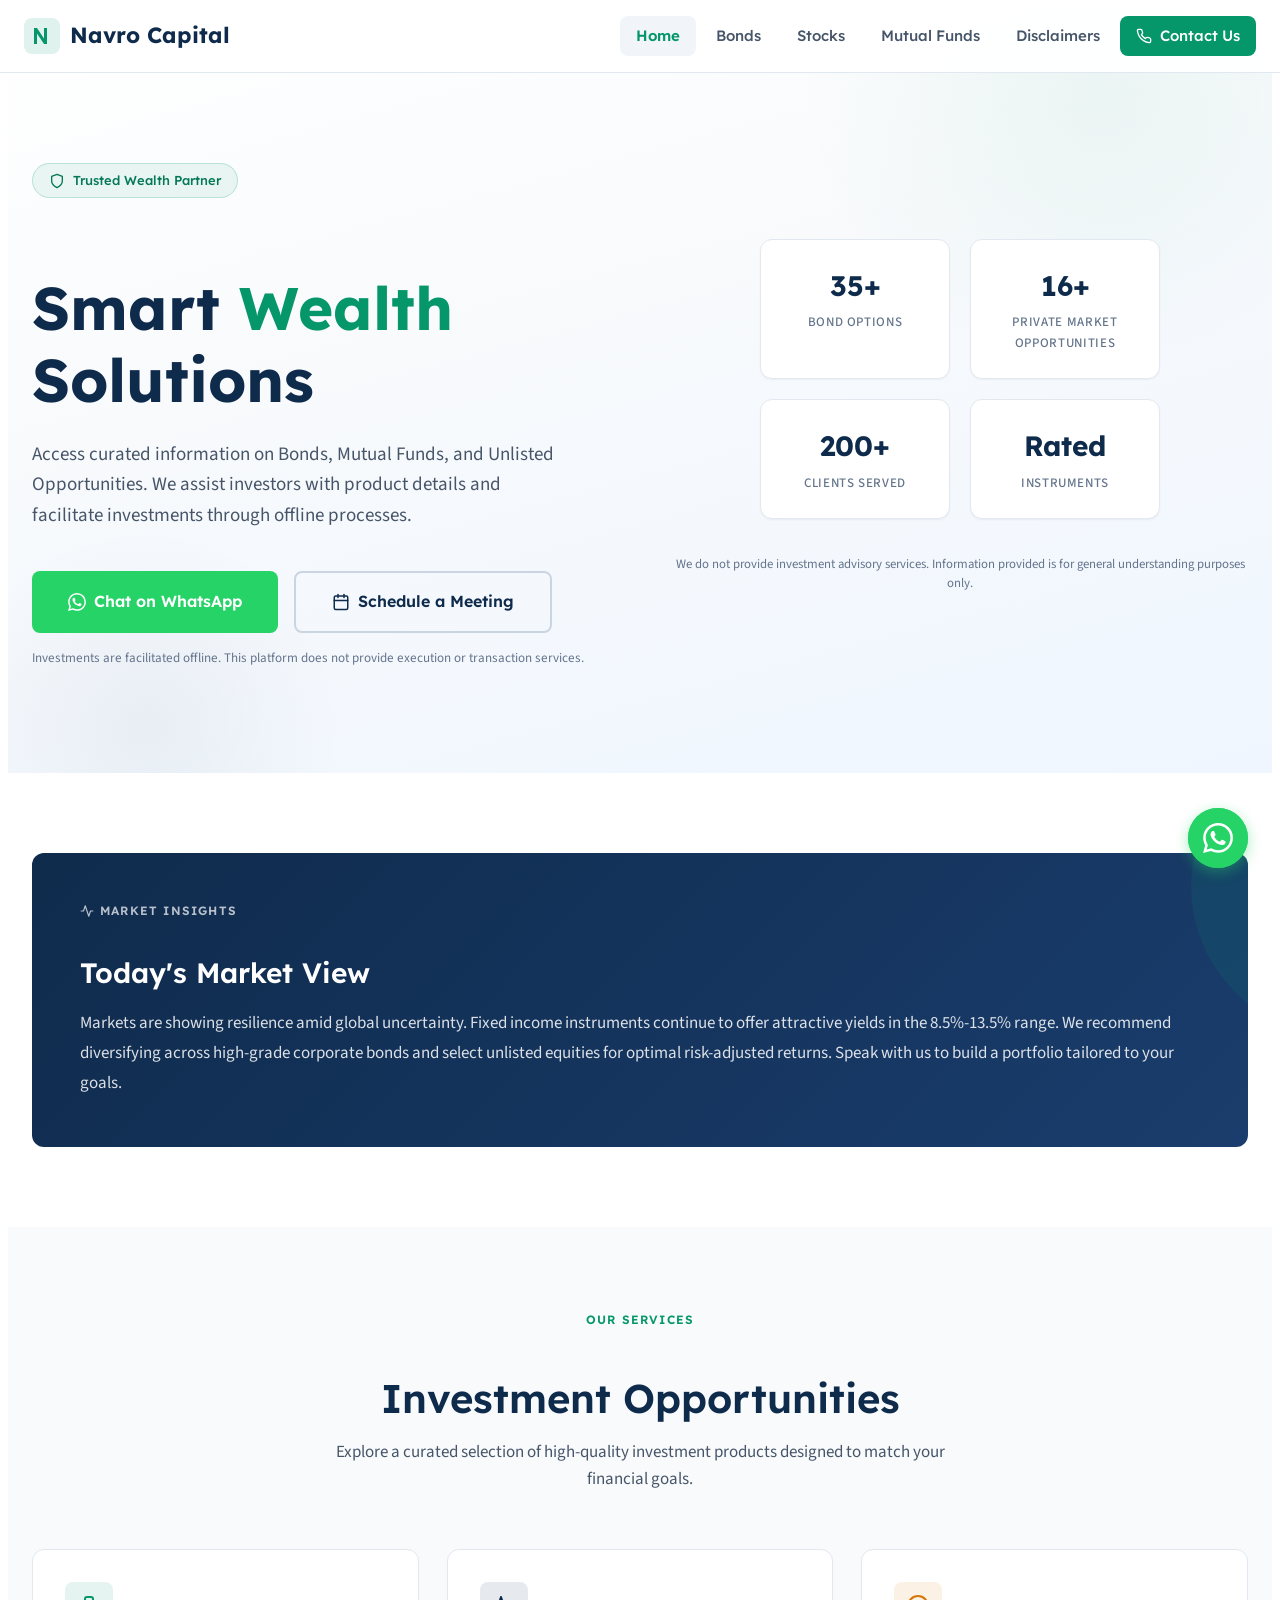
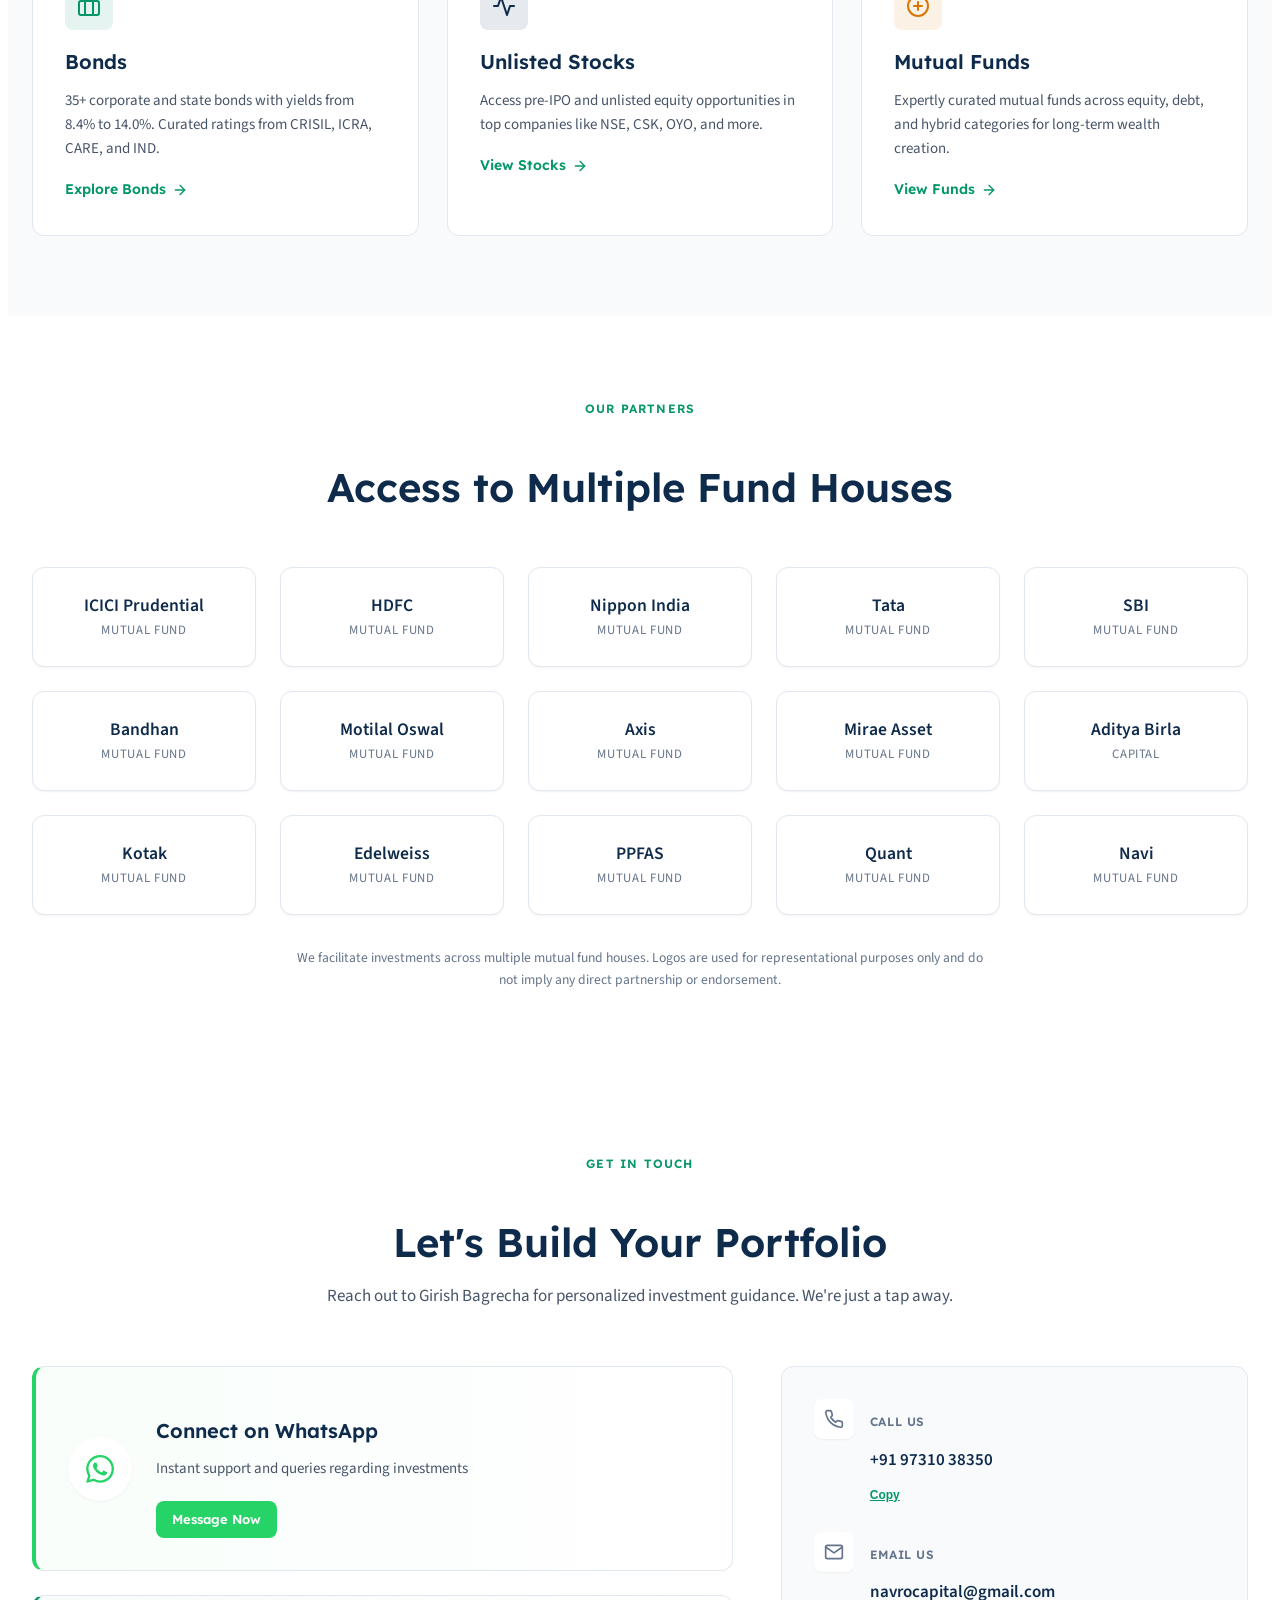
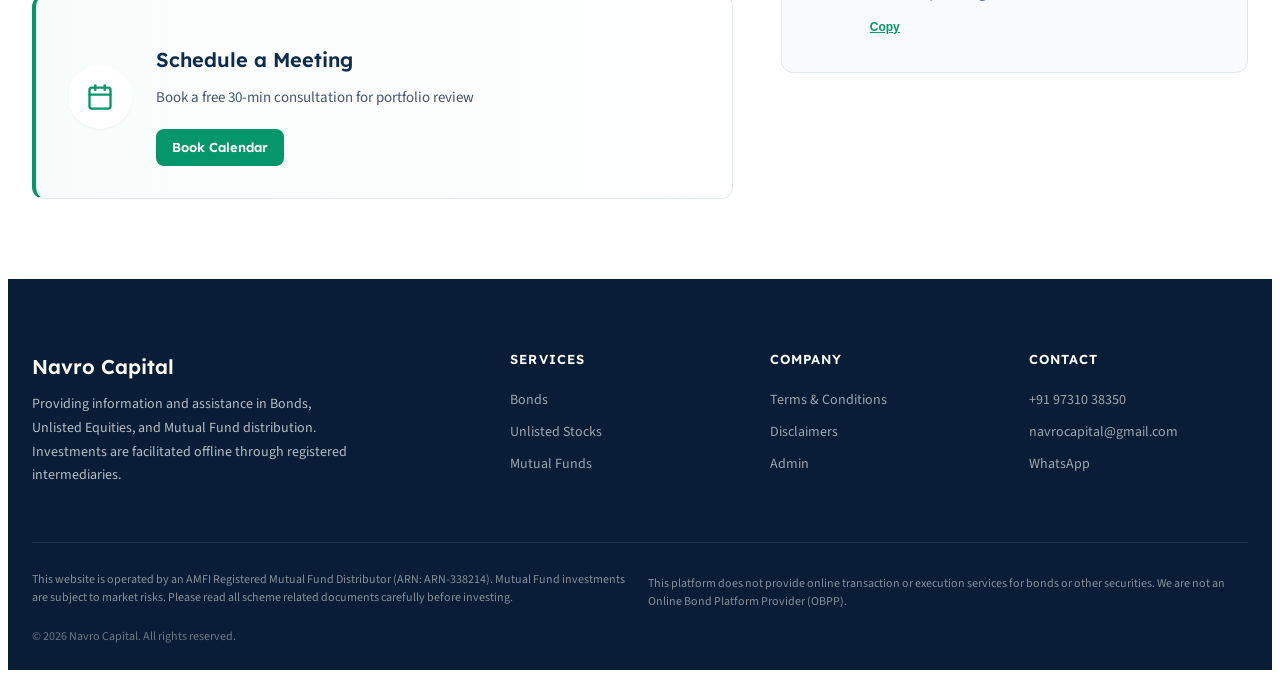
==== index.html @ 6faaa969 "navro capital init commit" ====
<!DOCTYPE html>
<html lang="en">
<head>
  <meta charset="UTF-8">
  <meta name="viewport" content="width=device-width, initial-scale=1.0">
  <title>Navro Capital — Smart Wealth Solutions</title>
  <meta name="description" content="Navro Capital — Access curated information on Bonds, Mutual Funds, and Unlisted Opportunities. We assist investors with product details and facilitate investments through offline processes.">
  <meta property="og:title" content="Navro Capital — Smart Wealth Solutions">
  <meta property="og:description" content="Access curated information on Bonds, Mutual Funds, and Unlisted Opportunities.">
  <meta property="og:type" content="website">
  <meta name="theme-color" content="#0F2B4C">
  <link rel="preconnect" href="https://fonts.googleapis.com">
  <link rel="preconnect" href="https://fonts.gstatic.com" crossorigin>
  <link href="https://fonts.googleapis.com/css2?family=Lexend:wght@300;400;500;600;700&family=Source+Sans+3:wght@300;400;500;600;700&display=swap" rel="stylesheet">
  <link rel="stylesheet" href="styles.css">
  <link rel="icon" href="data:image/svg+xml,<svg xmlns=%22http://www.w3.org/2000/svg%22 viewBox=%220 0 100 100%22><text y=%22.9em%22 font-size=%2290%22>N</text></svg>">
  
  <!-- Cal.com Embed -->
  <!-- Cal.com Embed -->
  <script>
    (function (C, A, L) { let p = function (a, ar) { a.q.push(ar); }; let d = C.document; C.Cal = C.Cal || function () { let cal = C.Cal; let ar = arguments; if (!cal.loaded) { cal.ns = {}; cal.q = cal.q || []; d.head.appendChild(d.createElement("script")).src = A; cal.loaded = true; } if (ar[0] === L) { const api = function () { p(api, arguments); }; const namespace = ar[1]; api.q = api.q || []; typeof namespace === "string" ? (cal.ns[namespace] = cal.ns[namespace] || api, p(cal.ns[namespace], ar), p(cal, ["initNamespace", namespace])) : p(cal, ar); return; } p(cal, ar); }; })(window, "https://app.cal.com/embed/embed.js", "init");
    Cal("init", {origin:"https://cal.com"});
    Cal("ui", {"styles":{"branding":{"brandColor":"#059669"}},"hideEventTypeDetails":true,"layout":"month_view"});
  </script>
  <!-- Google tag (gtag.js) -->
  <script async src="https://www.googletagmanager.com/gtag/js?id=G-56VB002HDN"></script>
  <script>
    window.dataLayer = window.dataLayer || [];
    function gtag(){dataLayer.push(arguments);}
    gtag('js', new Date());

    gtag('config', 'G-56VB002HDN');
  </script>
</head>
<body>

  <!-- Navbar -->
  <nav class="navbar" id="navbar">
    <div class="navbar-inner">
      <a href="index.html" class="navbar-logo">
        <svg viewBox="0 0 36 36" fill="none" xmlns="http://www.w3.org/2000/svg">
          <rect width="36" height="36" rx="8" fill="currentColor" fill-opacity="0.12"/>
          <path d="M10 26V10h3l7 10.5V10h3v16h-3L13 15.5V26h-3z" fill="currentColor"/>
        </svg>
        Navro Capital
      </a>
      <button class="menu-toggle" id="menuToggle" aria-label="Toggle navigation">
        <span></span><span></span><span></span>
      </button>
      <ul class="navbar-links" id="navLinks">
        <li><a href="index.html" class="active">Home</a></li>
        <li><a href="bonds.html">Bonds</a></li>
        <li><a href="stocks.html">Stocks</a></li>
        <li><a href="mutual-funds.html">Mutual Funds</a></li>
        <li><a href="terms.html">Disclaimers</a></li>
        <li><a href="#contact" class="navbar-cta">
          <svg xmlns="http://www.w3.org/2000/svg" width="16" height="16" viewBox="0 0 24 24" fill="none" stroke="currentColor" stroke-width="2" stroke-linecap="round" stroke-linejoin="round"><path d="M22 16.92v3a2 2 0 0 1-2.18 2 19.79 19.79 0 0 1-8.63-3.07 19.5 19.5 0 0 1-6-6 19.79 19.79 0 0 1-3.07-8.67A2 2 0 0 1 4.11 2h3a2 2 0 0 1 2 1.72c.127.96.361 1.903.7 2.81a2 2 0 0 1-.45 2.11L8.09 9.91a16 16 0 0 0 6 6l1.27-1.27a2 2 0 0 1 2.11-.45c.907.339 1.85.573 2.81.7A2 2 0 0 1 22 16.92z"/></svg>
          Contact Us
        </a></li>
      </ul>
    </div>
  </nav>

  <!-- Hero Section -->
  <section class="hero" id="hero">
    <div class="hero-inner">
      <div class="hero-content">
        <div class="hero-badge">
          <svg xmlns="http://www.w3.org/2000/svg" width="16" height="16" viewBox="0 0 24 24" fill="none" stroke="currentColor" stroke-width="2" stroke-linecap="round" stroke-linejoin="round"><path d="M12 22s8-4 8-10V5l-8-3-8 3v7c0 6 8 10 8 10z"/></svg>
          Trusted Wealth Partner
        </div>
        <h1 class="hero-title">Smart <span>Wealth</span><br>Solutions</h1>
        <p class="hero-subtitle">Access curated information on Bonds, Mutual Funds, and Unlisted Opportunities. We assist investors with product details and facilitate investments through offline processes.</p>
        <div class="hero-actions">
          <a href="#" class="btn btn-whatsapp btn-lg" id="heroWhatsapp">
            <svg xmlns="http://www.w3.org/2000/svg" width="20" height="20" viewBox="0 0 24 24" fill="currentColor"><path d="M17.472 14.382c-.297-.149-1.758-.867-2.03-.967-.273-.099-.471-.148-.67.15-.197.297-.767.966-.94 1.164-.173.199-.347.223-.644.075-.297-.15-1.255-.463-2.39-1.475-.883-.788-1.48-1.761-1.653-2.059-.173-.297-.018-.458.13-.606.134-.133.298-.347.446-.52.149-.174.198-.298.298-.497.099-.198.05-.371-.025-.52-.075-.149-.669-1.612-.916-2.207-.242-.579-.487-.5-.669-.51-.173-.008-.371-.01-.57-.01-.198 0-.52.074-.792.372-.272.297-1.04 1.016-1.04 2.479 0 1.462 1.065 2.875 1.213 3.074.149.198 2.096 3.2 5.077 4.487.709.306 1.262.489 1.694.625.712.227 1.36.195 1.871.118.571-.085 1.758-.719 2.006-1.413.248-.694.248-1.289.173-1.413-.074-.124-.272-.198-.57-.347m-5.421 7.403h-.004a9.87 9.87 0 01-5.031-1.378l-.361-.214-3.741.982.998-3.648-.235-.374a9.86 9.86 0 01-1.51-5.26c.001-5.45 4.436-9.884 9.888-9.884 2.64 0 5.122 1.03 6.988 2.898a9.825 9.825 0 012.893 6.994c-.003 5.45-4.437 9.884-9.885 9.884m8.413-18.297A11.815 11.815 0 0012.05 0C5.495 0 .16 5.335.157 11.892c0 2.096.547 4.142 1.588 5.945L.057 24l6.305-1.654a11.882 11.882 0 005.683 1.448h.005c6.554 0 11.89-5.335 11.893-11.893a11.821 11.821 0 00-3.48-8.413z"/></svg>
            Chat on WhatsApp
          </a>
          <a href="https://cal.com/navrocapital-voj1ni/30min" data-cal-link="navrocapital-voj1ni/30min" data-cal-config='{"layout":"month_view"}' class="btn btn-outline btn-lg" id="heroSchedule">
            <svg xmlns="http://www.w3.org/2000/svg" width="18" height="18" viewBox="0 0 24 24" fill="none" stroke="currentColor" stroke-width="2" stroke-linecap="round" stroke-linejoin="round"><rect x="3" y="4" width="18" height="18" rx="2" ry="2"/><line x1="16" y1="2" x2="16" y2="6"/><line x1="8" y1="2" x2="8" y2="6"/><line x1="3" y1="10" x2="21" y2="10"/></svg>
            Schedule a Meeting
          </a>
        </div>
        <p class="hero-disclaimer-inline" style="margin-top: 1rem; font-size: 0.82rem; color: var(--slate-500); line-height: 1.5;">Investments are facilitated offline. This platform does not provide execution or transaction services.</p>
      </div>
      <div class="hero-visual">
        <div class="hero-stats-grid">
          <div class="stat-card">
            <div class="stat-value">35+</div>
            <div class="stat-label">Bond Options</div>
          </div>
          <div class="stat-card">
            <div class="stat-value">16+</div>
            <div class="stat-label">Private Market Opportunities</div>
          </div>
          <div class="stat-card">
            <div class="stat-value">200+</div>
            <div class="stat-label">Clients Served</div>
          </div>
          <div class="stat-card">
            <div class="stat-value">Rated</div>
            <div class="stat-label">Instruments</div>
          </div>
        </div>
        <div style="text-align: center; margin-top: 1.5rem;">
          <p style="font-size: 0.8rem; color: var(--slate-500); line-height: 1.5;">We do not provide investment advisory services. Information provided is for general understanding purposes only.</p>
        </div>
      </div>
    </div>
  </section>

  <!-- Market Insights -->
  <section class="section" id="insights">
    <div class="section-inner">
      <div class="insight-card animate-on-scroll">
        <span class="section-label">
          <svg xmlns="http://www.w3.org/2000/svg" width="14" height="14" viewBox="0 0 24 24" fill="none" stroke="currentColor" stroke-width="2" stroke-linecap="round" stroke-linejoin="round"><polyline points="22 12 18 12 15 21 9 3 6 12 2 12"/></svg>
          Market Insights
        </span>
        <h2>Today's Market View</h2>
        <button class="insight-edit-btn" id="insightEditBtn" title="Edit insight" aria-label="Edit market insight">
          <svg xmlns="http://www.w3.org/2000/svg" width="16" height="16" viewBox="0 0 24 24" fill="none" stroke="currentColor" stroke-width="2" stroke-linecap="round" stroke-linejoin="round"><path d="M11 4H4a2 2 0 0 0-2 2v14a2 2 0 0 0 2 2h14a2 2 0 0 0 2-2v-7"/><path d="M18.5 2.5a2.121 2.121 0 0 1 3 3L12 15l-4 1 1-4 9.5-9.5z"/></svg>
        </button>
        <div class="insight-text" id="insightText"></div>
        <div class="insight-editor" id="insightEditor">
          <textarea id="insightTextarea" placeholder="Enter market insight text..."></textarea>
          <div class="editor-actions">
            <button class="btn btn-primary btn-sm" id="insightSave">Save</button>
            <button class="btn btn-outline btn-sm" id="insightCancel" style="border-color: rgba(255,255,255,0.3); color: white;">Cancel</button>
          </div>
        </div>
      </div>
    </div>
  </section>

  <!-- Services -->
  <section class="section section-alt" id="services">
    <div class="section-inner">
      <div class="section-header animate-on-scroll">
        <span class="section-label">Our Services</span>
        <h2>Investment Opportunities</h2>
        <p>Explore a curated selection of high-quality investment products designed to match your financial goals.</p>
      </div>
      <div class="services-grid">
        <a href="bonds.html" class="service-card animate-on-scroll">
          <div class="service-card-icon bonds">
            <svg xmlns="http://www.w3.org/2000/svg" width="24" height="24" viewBox="0 0 24 24" fill="none" stroke="currentColor" stroke-width="2" stroke-linecap="round" stroke-linejoin="round"><rect x="2" y="7" width="20" height="14" rx="2" ry="2"/><path d="M16 21V5a2 2 0 0 0-2-2h-4a2 2 0 0 0-2 2v16"/></svg>
          </div>
          <h3>Bonds</h3>
          <p>35+ corporate and state bonds with yields from 8.4% to 14.0%. Curated ratings from CRISIL, ICRA, CARE, and IND.</p>
          <span class="card-link">
            Explore Bonds
            <svg xmlns="http://www.w3.org/2000/svg" width="16" height="16" viewBox="0 0 24 24" fill="none" stroke="currentColor" stroke-width="2" stroke-linecap="round" stroke-linejoin="round"><line x1="5" y1="12" x2="19" y2="12"/><polyline points="12 5 19 12 12 19"/></svg>
          </span>
        </a>
        <a href="stocks.html" class="service-card animate-on-scroll">
          <div class="service-card-icon stocks">
            <svg xmlns="http://www.w3.org/2000/svg" width="24" height="24" viewBox="0 0 24 24" fill="none" stroke="currentColor" stroke-width="2" stroke-linecap="round" stroke-linejoin="round"><polyline points="22 12 18 12 15 21 9 3 6 12 2 12"/></svg>
          </div>
          <h3>Unlisted Stocks</h3>
          <p>Access pre-IPO and unlisted equity opportunities in top companies like NSE, CSK, OYO, and more.</p>
          <span class="card-link">
            View Stocks
            <svg xmlns="http://www.w3.org/2000/svg" width="16" height="16" viewBox="0 0 24 24" fill="none" stroke="currentColor" stroke-width="2" stroke-linecap="round" stroke-linejoin="round"><line x1="5" y1="12" x2="19" y2="12"/><polyline points="12 5 19 12 12 19"/></svg>
          </span>
        </a>
        <a href="mutual-funds.html" class="service-card animate-on-scroll">
          <div class="service-card-icon mutual-funds">
            <svg xmlns="http://www.w3.org/2000/svg" width="24" height="24" viewBox="0 0 24 24" fill="none" stroke="currentColor" stroke-width="2" stroke-linecap="round" stroke-linejoin="round"><circle cx="12" cy="12" r="10"/><line x1="12" y1="8" x2="12" y2="16"/><line x1="8" y1="12" x2="16" y2="12"/></svg>
          </div>
          <h3>Mutual Funds</h3>
          <p>Expertly curated mutual funds across equity, debt, and hybrid categories for long-term wealth creation.</p>
          <span class="card-link">
            View Funds
            <svg xmlns="http://www.w3.org/2000/svg" width="16" height="16" viewBox="0 0 24 24" fill="none" stroke="currentColor" stroke-width="2" stroke-linecap="round" stroke-linejoin="round"><line x1="5" y1="12" x2="19" y2="12"/><polyline points="12 5 19 12 12 19"/></svg>
          </span>
        </a>
      </div>
    </div>
  </section>

  <!-- Fund Houses -->
  <section class="section" id="fund-houses">
    <div class="section-inner">
      <div class="section-header animate-on-scroll">
        <span class="section-label">Our Partners</span>
        <h2>Access to Multiple Fund Houses</h2>
      </div>
      <div class="fund-houses-grid animate-on-scroll">
        <div class="fund-house-card"><span>ICICI Prudential</span><small>Mutual Fund</small></div>
        <div class="fund-house-card"><span>HDFC</span><small>Mutual Fund</small></div>
        <div class="fund-house-card"><span>Nippon India</span><small>Mutual Fund</small></div>
        <div class="fund-house-card"><span>Tata</span><small>Mutual Fund</small></div>
        <div class="fund-house-card"><span>SBI</span><small>Mutual Fund</small></div>
        <div class="fund-house-card"><span>Bandhan</span><small>Mutual Fund</small></div>
        <div class="fund-house-card"><span>Motilal Oswal</span><small>Mutual Fund</small></div>
        <div class="fund-house-card"><span>Axis</span><small>Mutual Fund</small></div>
        <div class="fund-house-card"><span>Mirae Asset</span><small>Mutual Fund</small></div>
        <div class="fund-house-card"><span>Aditya Birla</span><small>Capital</small></div>
        <div class="fund-house-card"><span>Kotak</span><small>Mutual Fund</small></div>
        <div class="fund-house-card"><span>Edelweiss</span><small>Mutual Fund</small></div>
        <div class="fund-house-card"><span>PPFAS</span><small>Mutual Fund</small></div>
        <div class="fund-house-card"><span>Quant</span><small>Mutual Fund</small></div>
        <div class="fund-house-card"><span>Navi</span><small>Mutual Fund</small></div>
      </div>
      <p class="fund-houses-disclaimer animate-on-scroll">We facilitate investments across multiple mutual fund houses. Logos are used for representational purposes only and do not imply any direct partnership or endorsement.</p>
    </div>
  </section>

  <!-- Contact Section -->
  <section class="section" id="contact">
    <div class="section-inner">
      <div class="section-header animate-on-scroll">
        <span class="section-label">Get In Touch</span>
        <h2>Let's Build Your Portfolio</h2>
        <p>Reach out to Girish Bagrecha for personalized investment guidance. We're just a tap away.</p>
      </div>
      <div class="contact-layout-new animate-on-scroll">
        <!-- Primary Actions (Left/High-lighted) -->
        <div class="contact-actions-primary">
          <a href="#" class="contact-card-premium whatsapp" id="contactWhatsappCard">
            <div class="card-premium-icon">
              <svg xmlns="http://www.w3.org/2000/svg" width="28" height="28" viewBox="0 0 24 24" fill="currentColor"><path d="M17.472 14.382c-.297-.149-1.758-.867-2.03-.967-.273-.099-.471-.148-.67.15-.197.297-.767.966-.94 1.164-.173.199-.347.223-.644.075-.297-.15-1.255-.463-2.39-1.475-.883-.788-1.48-1.761-1.653-2.059-.173-.297-.018-.458.13-.606.134-.133.298-.347.446-.52.149-.174.198-.298.298-.497.099-.198.05-.371-.025-.52-.075-.149-.669-1.612-.916-2.207-.242-.579-.487-.5-.669-.51-.173-.008-.371-.01-.57-.01-.198 0-.52.074-.792.372-.272.297-1.04 1.016-1.04 2.479 0 1.462 1.065 2.875 1.213 3.074.149.198 2.096 3.2 5.077 4.487.709.306 1.262.489 1.694.625.712.227 1.36.195 1.871.118.571-.085 1.758-.719 2.006-1.413.248-.694.248-1.289.173-1.413-.074-.124-.272-.198-.57-.347m-5.421 7.403h-.004a9.87 9.87 0 01-5.031-1.378l-.361-.214-3.741.982.998-3.648-.235-.374a9.86 9.86 0 01-1.51-5.26c.001-5.45 4.436-9.884 9.888-9.884 2.64 0 5.122 1.03 6.988 2.898a9.825 9.825 0 012.893 6.994c-.003 5.45-4.437 9.884-9.885 9.884m8.413-18.297A11.815 11.815 0 0012.05 0C5.495 0 .16 5.335.157 11.892c0 2.096.547 4.142 1.588 5.945L.057 24l6.305-1.654a11.882 11.882 0 005.683 1.448h.005c6.554 0 11.89-5.335 11.893-11.893a11.821 11.821 0 00-3.48-8.413z"/></svg>
            </div>
            <div class="card-premium-content">
              <h3>Connect on WhatsApp</h3>
              <p>Instant support and queries regarding investments</p>
              <span class="btn btn-whatsapp btn-sm">Message Now</span>
            </div>
          </a>
          
          <a href="https://cal.com/navrocapital-voj1ni/30min" data-cal-link="navrocapital-voj1ni/30min" data-cal-config='{"layout":"month_view"}' class="contact-card-premium meeting" id="contactMeetingCard">
            <div class="card-premium-icon">
              <svg xmlns="http://www.w3.org/2000/svg" width="28" height="28" viewBox="0 0 24 24" fill="none" stroke="currentColor" stroke-width="2" stroke-linecap="round" stroke-linejoin="round"><rect x="3" y="4" width="18" height="18" rx="2" ry="2"/><line x1="16" y1="2" x2="16" y2="6"/><line x1="8" y1="2" x2="8" y2="6"/><line x1="3" y1="10" x2="21" y2="10"/></svg>
            </div>
            <div class="card-premium-content">
              <h3>Schedule a Meeting</h3>
              <p>Book a free 30-min consultation for portfolio review</p>
              <span class="btn btn-primary btn-sm">Book Calendar</span>
            </div>
          </a>
        </div>

        <!-- Secondary Info (Right/Direct) -->
        <div class="contact-info-secondary">
          <div class="info-item">
            <div class="info-item-icon">
              <svg xmlns="http://www.w3.org/2000/svg" width="20" height="20" viewBox="0 0 24 24" fill="none" stroke="currentColor" stroke-width="2" stroke-linecap="round" stroke-linejoin="round"><path d="M22 16.92v3a2 2 0 0 1-2.18 2 19.79 19.79 0 0 1-8.63-3.07 19.5 19.5 0 0 1-6-6 19.79 19.79 0 0 1-3.07-8.67A2 2 0 0 1 4.11 2h3a2 2 0 0 1 2 1.72c.127.96.361 1.903.7 2.81a2 2 0 0 1-.45 2.11L8.09 9.91a16 16 0 0 0 6 6l1.27-1.27a2 2 0 0 1 2.11-.45c.907.339 1.85.573 2.81.7A2 2 0 0 1 22 16.92z"/></svg>
            </div>
            <div class="info-item-content">
              <h4>Call Us</h4>
              <p><a href="tel:+919731038350">+91 97310 38350</a></p>
              <button class="copy-link" data-copy="+91 9731038350">Copy</button>
            </div>
          </div>
          <div class="info-item">
            <div class="info-item-icon">
              <svg xmlns="http://www.w3.org/2000/svg" width="20" height="20" viewBox="0 0 24 24" fill="none" stroke="currentColor" stroke-width="2" stroke-linecap="round" stroke-linejoin="round"><path d="M4 4h16c1.1 0 2 .9 2 2v12c0 1.1-.9 2-2 2H4c-1.1 0-2-.9-2-2V6c0-1.1.9-2 2-2z"/><polyline points="22,6 12,13 2,6"/></svg>
            </div>
            <div class="info-item-content">
              <h4>Email Us</h4>
              <p><a href="mailto:navrocapital@gmail.com">navrocapital@gmail.com</a></p>
              <button class="copy-link" data-copy="navrocapital@gmail.com">Copy</button>
            </div>
          </div>
        </div>
      </div>
    </div>
  </section>

  <!-- Footer -->
  <footer class="footer">
    <div class="footer-inner">
      <div class="footer-grid">
        <div class="footer-brand">
          <h3>Navro Capital</h3>
          <p>Providing information and assistance in Bonds, Unlisted Equities, and Mutual Fund distribution. Investments are facilitated offline through registered intermediaries.</p>
        </div>
        <div class="footer-col">
          <h4>Services</h4>
          <a href="bonds.html">Bonds</a>
          <a href="stocks.html">Unlisted Stocks</a>
          <a href="mutual-funds.html">Mutual Funds</a>
        </div>
        <div class="footer-col">
          <h4>Company</h4>
          <a href="terms.html">Terms & Conditions</a>
          <a href="terms.html#disclaimers">Disclaimers</a>
          <a href="login.html">Admin</a>
        </div>
        <div class="footer-col">
          <h4>Contact</h4>
          <a href="tel:+919731038350">+91 97310 38350</a>
          <a href="mailto:navrocapital@gmail.com">navrocapital@gmail.com</a>
          <a href="#" id="footerWhatsapp">WhatsApp</a>
        </div>
      </div>
      <div class="footer-bottom">
        <div class="footer-amfi">This website is operated by an AMFI Registered Mutual Fund Distributor (ARN: ARN-338214). Mutual Fund investments are subject to market risks. Please read all scheme related documents carefully before investing.</div>
        <div class="footer-amfi" style="margin-top: 0.5rem;">This platform does not provide online transaction or execution services for bonds or other securities. We are not an Online Bond Platform Provider (OBPP).</div>
        <div class="footer-copyright">&copy; 2026 Navro Capital. All rights reserved.</div>
      </div>
    </div>
  </footer>

  <!-- Floating WhatsApp -->
  <a href="#" class="whatsapp-float" id="whatsappFloat" aria-label="Chat on WhatsApp" target="_blank" rel="noopener">
    <svg xmlns="http://www.w3.org/2000/svg" width="30" height="30" viewBox="0 0 24 24" fill="currentColor"><path d="M17.472 14.382c-.297-.149-1.758-.867-2.03-.967-.273-.099-.471-.148-.67.15-.197.297-.767.966-.94 1.164-.173.199-.347.223-.644.075-.297-.15-1.255-.463-2.39-1.475-.883-.788-1.48-1.761-1.653-2.059-.173-.297-.018-.458.13-.606.134-.133.298-.347.446-.52.149-.174.198-.298.298-.497.099-.198.05-.371-.025-.52-.075-.149-.669-1.612-.916-2.207-.242-.579-.487-.5-.669-.51-.173-.008-.371-.01-.57-.01-.198 0-.52.074-.792.372-.272.297-1.04 1.016-1.04 2.479 0 1.462 1.065 2.875 1.213 3.074.149.198 2.096 3.2 5.077 4.487.709.306 1.262.489 1.694.625.712.227 1.36.195 1.871.118.571-.085 1.758-.719 2.006-1.413.248-.694.248-1.289.173-1.413-.074-.124-.272-.198-.57-.347m-5.421 7.403h-.004a9.87 9.87 0 01-5.031-1.378l-.361-.214-3.741.982.998-3.648-.235-.374a9.86 9.86 0 01-1.51-5.26c.001-5.45 4.436-9.884 9.888-9.884 2.64 0 5.122 1.03 6.988 2.898a9.825 9.825 0 012.893 6.994c-.003 5.45-4.437 9.884-9.885 9.884m8.413-18.297A11.815 11.815 0 0012.05 0C5.495 0 .16 5.335.157 11.892c0 2.096.547 4.142 1.588 5.945L.057 24l6.305-1.654a11.882 11.882 0 005.683 1.448h.005c6.554 0 11.89-5.335 11.893-11.893a11.821 11.821 0 00-3.48-8.413z"/></svg>
  </a>

  <!-- Sticky Contact Bar (Mobile) -->
  <div class="sticky-contact-bar">
    <div class="sticky-contact-bar-inner">
      <a href="tel:+919731038350" class="btn btn-secondary btn-sm">
        <svg xmlns="http://www.w3.org/2000/svg" width="14" height="14" viewBox="0 0 24 24" fill="none" stroke="currentColor" stroke-width="2" stroke-linecap="round" stroke-linejoin="round"><path d="M22 16.92v3a2 2 0 0 1-2.18 2 19.79 19.79 0 0 1-8.63-3.07 19.5 19.5 0 0 1-6-6 19.79 19.79 0 0 1-3.07-8.67A2 2 0 0 1 4.11 2h3a2 2 0 0 1 2 1.72c.127.96.361 1.903.7 2.81a2 2 0 0 1-.45 2.11L8.09 9.91a16 16 0 0 0 6 6l1.27-1.27a2 2 0 0 1 2.11-.45c.907.339 1.85.573 2.81.7A2 2 0 0 1 22 16.92z"/></svg>
        Call
      </a>
      <a href="#" class="btn btn-whatsapp btn-sm" id="stickyWhatsapp">
        <svg xmlns="http://www.w3.org/2000/svg" width="14" height="14" viewBox="0 0 24 24" fill="currentColor"><path d="M17.472 14.382c-.297-.149-1.758-.867-2.03-.967-.273-.099-.471-.148-.67.15-.197.297-.767.966-.94 1.164-.173.199-.347.223-.644.075-.297-.15-1.255-.463-2.39-1.475-.883-.788-1.48-1.761-1.653-2.059-.173-.297-.018-.458.13-.606.134-.133.298-.347.446-.52.149-.174.198-.298.298-.497.099-.198.05-.371-.025-.52-.075-.149-.669-1.612-.916-2.207-.242-.579-.487-.5-.669-.51-.173-.008-.371-.01-.57-.01-.198 0-.52.074-.792.372-.272.297-1.04 1.016-1.04 2.479 0 1.462 1.065 2.875 1.213 3.074.149.198 2.096 3.2 5.077 4.487.709.306 1.262.489 1.694.625.712.227 1.36.195 1.871.118.571-.085 1.758-.719 2.006-1.413.248-.694.248-1.289.173-1.413-.074-.124-.272-.198-.57-.347m-5.421 7.403h-.004a9.87 9.87 0 01-5.031-1.378l-.361-.214-3.741.982.998-3.648-.235-.374a9.86 9.86 0 01-1.51-5.26c.001-5.45 4.436-9.884 9.888-9.884 2.64 0 5.122 1.03 6.988 2.898a9.825 9.825 0 012.893 6.994c-.003 5.45-4.437 9.884-9.885 9.884m8.413-18.297A11.815 11.815 0 0012.05 0C5.495 0 .16 5.335.157 11.892c0 2.096.547 4.142 1.588 5.945L.057 24l6.305-1.654a11.882 11.882 0 005.683 1.448h.005c6.554 0 11.89-5.335 11.893-11.893a11.821 11.821 0 00-3.48-8.413z"/></svg>
        WhatsApp
      </a>
      <a href="mailto:navrocapital@gmail.com" class="btn btn-outline btn-sm" style="border-color: var(--slate-300);">
        <svg xmlns="http://www.w3.org/2000/svg" width="14" height="14" viewBox="0 0 24 24" fill="none" stroke="currentColor" stroke-width="2" stroke-linecap="round" stroke-linejoin="round"><path d="M4 4h16c1.1 0 2 .9 2 2v12c0 1.1-.9 2-2 2H4c-1.1 0-2-.9-2-2V6c0-1.1.9-2 2-2z"/><polyline points="22,6 12,13 2,6"/></svg>
        Email
      </a>
    </div>
  </div>

  <div class="toast" id="toast"></div>

  <script src="data.js"></script>
  <script src="config.js"></script>
  <script src="app.js"></script>
</body>
</html>
---- styles.css ----
/* ========================================
   Navro Capital — Custom Styles
   Design: Light Theme / Navy + Emerald
   ======================================== */

/* CSS Custom Properties */
:root {
  --navy: #0F2B4C;
  --navy-light: #1A3D6D;
  --navy-dark: #091E36;
  --emerald: #059669;
  --emerald-light: #10B981;
  --emerald-dark: #047857;
  --white: #FFFFFF;
  --off-white: #F8FAFC;
  --bg-light: #F1F5F9;
  --slate-100: #F1F5F9;
  --slate-200: #E2E8F0;
  --slate-300: #CBD5E1;
  --slate-400: #94A3B8;
  --slate-500: #64748B;
  --slate-600: #475569;
  --slate-700: #334155;
  --slate-900: #0F172A;
  --gold: #D97706;
  --red: #DC2626;
  --shadow-sm: 0 1px 2px 0 rgba(0, 0, 0, 0.05);
  --shadow-md: 0 4px 6px -1px rgba(0, 0, 0, 0.1), 0 2px 4px -2px rgba(0, 0, 0, 0.1);
  --shadow-lg: 0 10px 15px -3px rgba(0, 0, 0, 0.1), 0 4px 6px -4px rgba(0, 0, 0, 0.1);
  --shadow-xl: 0 20px 25px -5px rgba(0, 0, 0, 0.1), 0 8px 10px -6px rgba(0, 0, 0, 0.1);
  --radius: 0.75rem;
  --radius-sm: 0.5rem;
  --transition: 200ms ease;
}

/* Base Reset & Typography */
*, *::before, *::after {
  box-sizing: border-box;
}

html {
  scroll-behavior: smooth;
  scroll-padding-top: 5rem;
}

body {
  font-family: 'Source Sans 3', 'Inter', system-ui, -apple-system, sans-serif;
  color: var(--slate-900);
  background: var(--white);
  line-height: 1.6;
  -webkit-font-smoothing: antialiased;
  -moz-osx-font-smoothing: grayscale;
}

h1, h2, h3, h4, h5, h6 {
  font-family: 'Lexend', 'Inter', system-ui, sans-serif;
  font-weight: 600;
  line-height: 1.2;
  color: var(--navy);
}

/* ========================================
   Animations
   ======================================== */
@keyframes fadeInUp {
  from {
    opacity: 0;
    transform: translateY(24px);
  }
  to {
    opacity: 1;
    transform: translateY(0);
  }
}

@keyframes fadeIn {
  from { opacity: 0; }
  to { opacity: 1; }
}

@keyframes slideDown {
  from {
    opacity: 0;
    transform: translateY(-10px);
  }
  to {
    opacity: 1;
    transform: translateY(0);
  }
}

@keyframes pulse-ring {
  0% {
    transform: scale(0.8);
    opacity: 1;
  }
  100% {
    transform: scale(1.6);
    opacity: 0;
  }
}

@keyframes float {
  0%, 100% { transform: translateY(0); }
  50% { transform: translateY(-6px); }
}

@keyframes shimmer {
  0% { background-position: -200% 0; }
  100% { background-position: 200% 0; }
}

@media (prefers-reduced-motion: reduce) {
  *, *::before, *::after {
    animation-duration: 0.01ms !important;
    animation-iteration-count: 1 !important;
    transition-duration: 0.01ms !important;
    scroll-behavior: auto !important;
  }
}

.animate-on-scroll {
  opacity: 0;
  transform: translateY(24px);
  transition: opacity 0.6s ease, transform 0.6s ease;
}

.animate-on-scroll.visible {
  opacity: 1;
  transform: translateY(0);
}

/* ========================================
   Navbar
   ======================================== */
.navbar {
  position: fixed;
  top: 0;
  left: 0;
  right: 0;
  z-index: 1000;
  background: rgba(255, 255, 255, 0.92);
  backdrop-filter: blur(12px);
  -webkit-backdrop-filter: blur(12px);
  border-bottom: 1px solid var(--slate-200);
  transition: box-shadow var(--transition), background var(--transition);
}

.navbar.scrolled {
  box-shadow: var(--shadow-md);
  background: rgba(255, 255, 255, 0.97);
}

.navbar-inner {
  max-width: 1280px;
  margin: 0 auto;
  padding: 0 1.5rem;
  display: flex;
  align-items: center;
  justify-content: space-between;
  height: 72px;
}

.navbar-logo {
  display: flex;
  align-items: center;
  gap: 0.625rem;
  text-decoration: none;
  font-family: 'Lexend', sans-serif;
  font-weight: 700;
  font-size: 1.375rem;
  color: var(--navy);
  transition: opacity var(--transition);
}

.navbar-logo:hover {
  opacity: 0.85;
}

.navbar-logo svg {
  width: 36px;
  height: 36px;
  color: var(--emerald);
}

.navbar-links {
  display: flex;
  align-items: center;
  gap: 0.25rem;
  list-style: none;
  margin: 0;
  padding: 0;
}

.navbar-links a {
  display: inline-flex;
  align-items: center;
  padding: 0.5rem 1rem;
  text-decoration: none;
  font-family: 'Lexend', sans-serif;
  font-weight: 500;
  font-size: 0.9375rem;
  color: var(--slate-600);
  border-radius: var(--radius-sm);
  transition: color var(--transition), background var(--transition);
  cursor: pointer;
}

.navbar-links a:hover,
.navbar-links a.active {
  color: var(--navy);
  background: var(--slate-100);
}

.navbar-links a.active {
  color: var(--emerald);
  font-weight: 600;
}

.navbar-cta {
  display: inline-flex;
  align-items: center;
  gap: 0.5rem;
  padding: 0.625rem 1.25rem;
  font-family: 'Lexend', sans-serif;
  font-weight: 600;
  font-size: 0.875rem;
  color: var(--white) !important;
  background: var(--emerald);
  border-radius: var(--radius-sm);
  text-decoration: none;
  transition: background var(--transition), transform var(--transition), box-shadow var(--transition);
  cursor: pointer;
}

.navbar-cta:hover {
  background: var(--emerald-dark) !important;
  transform: translateY(-1px);
  box-shadow: 0 4px 12px rgba(5, 150, 105, 0.3);
}

/* Mobile menu toggle */
.menu-toggle {
  display: none;
  flex-direction: column;
  gap: 5px;
  background: none;
  border: none;
  cursor: pointer;
  padding: 0.5rem;
  z-index: 1001;
}

.menu-toggle span {
  display: block;
  width: 24px;
  height: 2px;
  background: var(--navy);
  border-radius: 2px;
  transition: transform var(--transition), opacity var(--transition);
}

.menu-toggle.open span:first-child {
  transform: rotate(45deg) translate(5px, 5px);
}

.menu-toggle.open span:nth-child(2) {
  opacity: 0;
}

.menu-toggle.open span:last-child {
  transform: rotate(-45deg) translate(5px, -5px);
}

@media (max-width: 768px) {
  .menu-toggle {
    display: flex;
  }

  .navbar-links {
    position: fixed;
    top: 72px;
    left: 0;
    right: 0;
    bottom: 0;
    flex-direction: column;
    background: var(--white);
    padding: 2rem 1.5rem;
    gap: 0.5rem;
    transform: translateX(100%);
    transition: transform 0.3s ease;
    overflow-y: auto;
  }

  .navbar-links.open {
    transform: translateX(0);
  }

  .navbar-links a {
    width: 100%;
    padding: 1rem;
    font-size: 1.0625rem;
    border-radius: var(--radius-sm);
  }

  .navbar-links a:hover {
    background: var(--slate-100);
  }
}

/* ========================================
   Hero Section
   ======================================== */
.hero {
  position: relative;
  min-height: 85vh;
  display: flex;
  align-items: center;
  padding: 8rem 1.5rem 4rem;
  background: linear-gradient(165deg, var(--white) 0%, var(--off-white) 40%, #EFF6FF 100%);
  overflow: hidden;
}

.hero::before {
  content: '';
  position: absolute;
  top: -30%;
  right: -10%;
  width: 600px;
  height: 600px;
  border-radius: 50%;
  background: radial-gradient(circle, rgba(5, 150, 105, 0.06) 0%, transparent 70%);
  pointer-events: none;
}

.hero::after {
  content: '';
  position: absolute;
  bottom: -20%;
  left: -5%;
  width: 400px;
  height: 400px;
  border-radius: 50%;
  background: radial-gradient(circle, rgba(15, 43, 76, 0.05) 0%, transparent 70%);
  pointer-events: none;
}

.hero-inner {
  max-width: 1280px;
  margin: 0 auto;
  width: 100%;
  display: grid;
  grid-template-columns: 1fr 1fr;
  gap: 4rem;
  align-items: center;
  position: relative;
  z-index: 1;
}

.hero-badge {
  display: inline-flex;
  align-items: center;
  gap: 0.5rem;
  padding: 0.375rem 1rem;
  background: rgba(5, 150, 105, 0.08);
  border: 1px solid rgba(5, 150, 105, 0.2);
  border-radius: 9999px;
  font-family: 'Lexend', sans-serif;
  font-size: 0.8125rem;
  font-weight: 500;
  color: var(--emerald-dark);
  margin-bottom: 1.5rem;
  animation: fadeInUp 0.6s ease;
}

.hero-badge svg {
  width: 16px;
  height: 16px;
}

.hero-title {
  font-size: clamp(2.25rem, 5vw, 3.75rem);
  font-weight: 700;
  color: var(--navy);
  margin-bottom: 1.5rem;
  animation: fadeInUp 0.6s ease 0.1s both;
}

.hero-title span {
  color: var(--emerald);
}

.hero-subtitle {
  font-size: 1.1875rem;
  color: var(--slate-600);
  max-width: 540px;
  margin-bottom: 2.5rem;
  animation: fadeInUp 0.6s ease 0.2s both;
}

.hero-actions {
  display: flex;
  flex-wrap: wrap;
  gap: 1rem;
  animation: fadeInUp 0.6s ease 0.3s both;
}

.hero-visual {
  display: flex;
  flex-direction: column;
  justify-content: center;
  align-items: center;
  animation: fadeIn 1s ease 0.4s both;
}

.hero-stats-grid {
  display: grid;
  grid-template-columns: 1fr 1fr;
  gap: 1.25rem;
  width: 100%;
  max-width: 400px;
}

.stat-card {
  background: var(--white);
  border: 1px solid var(--slate-200);
  border-radius: var(--radius);
  padding: 1.5rem;
  text-align: center;
  box-shadow: var(--shadow-sm);
  transition: transform var(--transition), box-shadow var(--transition);
}

.stat-card:hover {
  transform: translateY(-2px);
  box-shadow: var(--shadow-md);
}

.stat-card .stat-value {
  font-family: 'Lexend', sans-serif;
  font-size: 1.75rem;
  font-weight: 700;
  color: var(--navy);
  margin-bottom: 0.25rem;
}

.stat-card .stat-label {
  font-size: 0.8125rem;
  font-weight: 500;
  color: var(--slate-500);
  text-transform: uppercase;
  letter-spacing: 0.05em;
}

@media (max-width: 768px) {
  .hero {
    min-height: auto;
    padding: 7rem 1.5rem 3rem;
  }
  .hero-inner {
    grid-template-columns: 1fr;
    gap: 3rem;
  }
  .hero-visual {
    order: -1;
  }
  .hero-stats-grid {
    max-width: 100%;
  }
}

/* ========================================
   Buttons
   ======================================== */
.btn {
  display: inline-flex;
  align-items: center;
  justify-content: center;
  gap: 0.5rem;
  padding: 0.75rem 1.75rem;
  font-family: 'Lexend', sans-serif;
  font-weight: 600;
  font-size: 0.9375rem;
  border-radius: var(--radius-sm);
  border: none;
  cursor: pointer;
  text-decoration: none;
  transition: all var(--transition);
  white-space: nowrap;
}

.btn svg {
  width: 18px;
  height: 18px;
  flex-shrink: 0;
}

.btn-primary {
  background: var(--emerald);
  color: var(--white);
}

.btn-primary:hover {
  background: var(--emerald-dark);
  transform: translateY(-1px);
  box-shadow: 0 4px 14px rgba(5, 150, 105, 0.35);
}

.btn-secondary {
  background: var(--navy);
  color: var(--white);
}

.btn-secondary:hover {
  background: var(--navy-light);
  transform: translateY(-1px);
  box-shadow: 0 4px 14px rgba(15, 43, 76, 0.3);
}

.btn-outline {
  background: transparent;
  color: var(--navy);
  border: 2px solid var(--slate-300);
}

.btn-outline:hover {
  border-color: var(--navy);
  background: var(--navy);
  color: var(--white);
}

.btn-whatsapp {
  background: #25D366;
  color: var(--white);
}

.btn-whatsapp:hover {
  background: #1da851;
  transform: translateY(-1px);
  box-shadow: 0 4px 14px rgba(37, 211, 102, 0.35);
}

.btn-sm {
  padding: 0.5rem 1rem;
  font-size: 0.8125rem;
}

.btn-lg {
  padding: 1rem 2.25rem;
  font-size: 1rem;
}

/* ========================================
   Sections
   ======================================== */
.section {
  padding: 5rem 1.5rem;
}

.section-alt {
  background: var(--off-white);
}

.section-inner {
  max-width: 1280px;
  margin: 0 auto;
}

.section-header {
  text-align: center;
  max-width: 640px;
  margin: 0 auto 3.5rem;
}

.section-header h2 {
  font-size: clamp(1.75rem, 3.5vw, 2.5rem);
  margin-bottom: 1rem;
}

.section-header p {
  font-size: 1.0625rem;
  color: var(--slate-600);
}

.section-label {
  display: inline-flex;
  align-items: center;
  gap: 0.375rem;
  font-family: 'Lexend', sans-serif;
  font-size: 0.75rem;
  font-weight: 600;
  text-transform: uppercase;
  letter-spacing: 0.1em;
  color: var(--emerald);
  margin-bottom: 0.75rem;
}

/* ========================================
   Service Cards
   ======================================== */
.services-grid {
  display: grid;
  grid-template-columns: repeat(3, 1fr);
  gap: 1.75rem;
}

.service-card {
  background: var(--white);
  border: 1px solid var(--slate-200);
  border-radius: var(--radius);
  padding: 2rem;
  text-decoration: none;
  transition: transform var(--transition), box-shadow var(--transition), border-color var(--transition);
  cursor: pointer;
  position: relative;
  overflow: hidden;
}

.service-card::after {
  content: '';
  position: absolute;
  bottom: 0;
  left: 0;
  right: 0;
  height: 3px;
  background: var(--emerald);
  transform: scaleX(0);
  transform-origin: left;
  transition: transform 0.3s ease;
}

.service-card:hover {
  transform: translateY(-4px);
  box-shadow: var(--shadow-lg);
  border-color: var(--slate-300);
}

.service-card:hover::after {
  transform: scaleX(1);
}

.service-card-icon {
  width: 48px;
  height: 48px;
  display: flex;
  align-items: center;
  justify-content: center;
  border-radius: var(--radius-sm);
  margin-bottom: 1.25rem;
}

.service-card-icon.bonds {
  background: rgba(5, 150, 105, 0.1);
  color: var(--emerald);
}

.service-card-icon.stocks {
  background: rgba(15, 43, 76, 0.1);
  color: var(--navy);
}

.service-card-icon.mutual-funds {
  background: rgba(217, 119, 6, 0.1);
  color: var(--gold);
}

.service-card-icon svg {
  width: 24px;
  height: 24px;
}

.service-card h3 {
  font-size: 1.25rem;
  margin-bottom: 0.75rem;
}

.service-card p {
  font-size: 0.9375rem;
  color: var(--slate-600);
  margin-bottom: 1rem;
}

.service-card .card-link {
  display: inline-flex;
  align-items: center;
  gap: 0.375rem;
  font-family: 'Lexend', sans-serif;
  font-weight: 600;
  font-size: 0.875rem;
  color: var(--emerald);
  text-decoration: none;
  transition: gap var(--transition);
}

.service-card:hover .card-link {
  gap: 0.625rem;
}

.service-card .card-link svg {
  width: 16px;
  height: 16px;
}

.service-card .badge-coming-soon {
  display: inline-block;
  padding: 0.25rem 0.625rem;
  background: rgba(217, 119, 6, 0.1);
  color: var(--gold);
  font-family: 'Lexend', sans-serif;
  font-size: 0.6875rem;
  font-weight: 600;
  border-radius: 9999px;
  text-transform: uppercase;
  letter-spacing: 0.05em;
  margin-left: 0.5rem;
  vertical-align: middle;
}

@media (max-width: 768px) {
  .services-grid {
    grid-template-columns: 1fr;
  }
}

/* ========================================
   Market Insights
   ======================================== */
.insight-card {
  background: linear-gradient(135deg, var(--navy) 0%, var(--navy-light) 100%);
  border-radius: var(--radius);
  padding: 3rem;
  color: var(--white);
  position: relative;
  overflow: hidden;
}

.insight-card::before {
  content: '';
  position: absolute;
  top: -40%;
  right: -20%;
  width: 300px;
  height: 300px;
  border-radius: 50%;
  background: rgba(5, 150, 105, 0.12);
  pointer-events: none;
}

.insight-card .section-label {
  color: rgba(255, 255, 255, 0.7);
}

.insight-card h2 {
  color: var(--white);
  font-size: 1.75rem;
  margin-bottom: 1.25rem;
}

.insight-text {
  font-size: 1.0625rem;
  line-height: 1.75;
  color: rgba(255, 255, 255, 0.85);
  position: relative;
  z-index: 1;
}

.insight-edit-btn {
  position: absolute;
  top: 1.25rem;
  right: 1.25rem;
  width: 36px;
  height: 36px;
  display: none;
  align-items: center;
  justify-content: center;
  background: rgba(255, 255, 255, 0.15);
  border: 1px solid rgba(255, 255, 255, 0.25);
  border-radius: var(--radius-sm);
  color: var(--white);
  cursor: pointer;
  transition: background var(--transition);
}

.insight-edit-btn:hover {
  background: rgba(255, 255, 255, 0.25);
}

.insight-edit-btn.show {
  display: flex;
}

.insight-editor {
  display: none;
  position: relative;
  z-index: 1;
}

.insight-editor.active {
  display: block;
}

.insight-editor textarea {
  width: 100%;
  min-height: 120px;
  background: rgba(255, 255, 255, 0.1);
  border: 1px solid rgba(255, 255, 255, 0.25);
  border-radius: var(--radius-sm);
  color: var(--white);
  font-family: 'Source Sans 3', sans-serif;
  font-size: 1rem;
  padding: 1rem;
  resize: vertical;
  outline: none;
}

.insight-editor textarea:focus {
  border-color: var(--emerald);
}

.insight-editor .editor-actions {
  display: flex;
  gap: 0.75rem;
  margin-top: 1rem;
}

/* ========================================
   Contact Section
   ======================================== */
.contact-layout {
  display: grid;
  grid-template-columns: 1.2fr 1fr;
  gap: 3rem;
  align-items: start;
}

@media (max-width: 900px) {
  .contact-layout {
    grid-template-columns: 1fr;
  }
}

.contact-form-wrapper {
  background: var(--white);
  border: 1px solid var(--slate-200);
  border-radius: var(--radius);
  padding: 2.5rem;
  box-shadow: var(--shadow-sm);
}

.contact-form .form-group {
  margin-bottom: 1.25rem;
}

.contact-form label {
  display: block;
  font-family: 'Lexend', sans-serif;
  font-size: 0.875rem;
  font-weight: 500;
  color: var(--navy);
  margin-bottom: 0.5rem;
}

.contact-form input,
.contact-form select,
.contact-form textarea {
  width: 100%;
  padding: 0.875rem 1rem;
  border: 1px solid var(--slate-300);
  border-radius: var(--radius-sm);
  font-family: 'Source Sans 3', sans-serif;
  font-size: 1rem;
  color: var(--slate-900);
  outline: none;
  transition: border-color var(--transition), box-shadow var(--transition);
  background: var(--bg-light);
}

.contact-form input:focus,
.contact-form select:focus,
.contact-form textarea:focus {
  border-color: var(--emerald);
  box-shadow: 0 0 0 3px rgba(5, 150, 105, 0.15);
  background: var(--white);
}

.contact-form select {
  appearance: none;
  background-image: url("data:image/svg+xml,%3Csvg xmlns='http://www.w3.org/2000/svg' width='16' height='16' fill='%2364748B' viewBox='0 0 16 16'%3E%3Cpath d='M4.5 6l3.5 4 3.5-4h-7z'/%3E%3C/svg%3E");
  background-repeat: no-repeat;
  background-position: right 1rem center;
  padding-right: 2.5rem;
}

.contact-form textarea {
  resize: vertical;
}

.contact-layout-new {
  display: grid;
  grid-template-columns: 1.2fr 0.8fr;
  gap: 3rem;
  align-items: start;
}

@media (max-width: 991px) {
  .contact-layout-new {
    grid-template-columns: 1fr;
    gap: 2rem;
  }
}

.contact-actions-primary {
  display: flex;
  flex-direction: column;
  gap: 1.5rem;
}

.contact-card-premium {
  display: flex;
  align-items: center;
  gap: 1.5rem;
  padding: 2rem;
  border-radius: var(--radius);
  text-decoration: none;
  transition: all var(--transition);
  position: relative;
  overflow: hidden;
  border: 1px solid var(--slate-200);
  background: var(--white);
}

.contact-card-premium.whatsapp {
  border-left: 4px solid #25D366;
  background: linear-gradient(to right, rgba(37, 211, 102, 0.03), var(--white));
}

.contact-card-premium.meeting {
  border-left: 4px solid var(--emerald);
  background: linear-gradient(to right, rgba(5, 150, 105, 0.03), var(--white));
}

.contact-card-premium:hover {
  transform: translateY(-4px);
  box-shadow: var(--shadow-lg);
  border-color: var(--slate-300);
}

.card-premium-icon {
  width: 64px;
  height: 64px;
  background: var(--white);
  border-radius: 50%;
  display: flex;
  align-items: center;
  justify-content: center;
  box-shadow: var(--shadow-sm);
  flex-shrink: 0;
}

.contact-card-premium.whatsapp .card-premium-icon { color: #25D366; }
.contact-card-premium.meeting .card-premium-icon { color: var(--emerald); }

.card-premium-content h3 {
  font-size: 1.25rem;
  color: var(--navy);
  margin-bottom: 0.5rem;
}

.card-premium-content p {
  font-size: 0.9375rem;
  color: var(--slate-600);
  margin-bottom: 1.25rem;
  line-height: 1.5;
}

.contact-info-secondary {
  display: flex;
  flex-direction: column;
  gap: 1.5rem;
  padding: 2rem;
  background: #F8FAFC;
  border-radius: var(--radius);
  border: 1px solid var(--slate-200);
}

.info-item {
  display: flex;
  gap: 1rem;
}

.info-item-icon {
  width: 40px;
  height: 40px;
  background: var(--white);
  border-radius: var(--radius-sm);
  display: flex;
  align-items: center;
  justify-content: center;
  color: var(--slate-500);
  box-shadow: var(--shadow-sm);
  flex-shrink: 0;
}

.info-item-content h4 {
  font-size: 0.75rem;
  text-transform: uppercase;
  color: var(--slate-500);
  letter-spacing: 0.05em;
  margin-bottom: 0.25rem;
}

.info-item-content p {
  font-size: 1.0625rem;
  font-weight: 600;
  color: var(--navy);
  margin-bottom: 0.5rem;
}

.info-item-content a {
  text-decoration: none;
  color: inherit;
}

.copy-link {
  font-size: 0.75rem;
  color: var(--emerald);
  background: none;
  border: none;
  font-weight: 600;
  padding: 0;
  cursor: pointer;
  text-decoration: underline;
}

.copy-link:hover {
  color: var(--emerald-dark);
}

/* ========================================
   Floating WhatsApp Button
   ======================================== */
.whatsapp-float {
  position: fixed;
  bottom: 2rem;
  right: 2rem;
  width: 60px;
  height: 60px;
  display: flex;
  align-items: center;
  justify-content: center;
  background: #25D366;
  border-radius: 50%;
  box-shadow: 0 4px 14px rgba(37, 211, 102, 0.4);
  z-index: 999;
  cursor: pointer;
  text-decoration: none;
  transition: transform var(--transition), box-shadow var(--transition);
  animation: float 3s ease-in-out infinite;
}

.whatsapp-float:hover {
  transform: scale(1.1);
  box-shadow: 0 6px 20px rgba(37, 211, 102, 0.5);
  animation: none;
}

.whatsapp-float::before {
  content: '';
  position: absolute;
  width: 100%;
  height: 100%;
  border-radius: 50%;
  background: #25D366;
  animation: pulse-ring 2s ease-out infinite;
  z-index: -1;
}

.whatsapp-float svg {
  width: 30px;
  height: 30px;
  color: var(--white);
}

/* ========================================
   Fund Houses
   ======================================== */
.fund-houses-grid {
  display: grid;
  grid-template-columns: repeat(2, 1fr);
  gap: 1.5rem;
  margin-top: 3rem;
  margin-bottom: 2rem;
}

@media (min-width: 640px) {
  .fund-houses-grid {
    grid-template-columns: repeat(3, 1fr);
  }
}

@media (min-width: 1024px) {
  .fund-houses-grid {
    grid-template-columns: repeat(5, 1fr);
  }
}

.fund-house-card {
  background: var(--white);
  border: 1px solid var(--slate-200);
  border-radius: var(--radius);
  padding: 1.5rem 1rem;
  display: flex;
  flex-direction: column;
  align-items: center;
  justify-content: center;
  box-shadow: var(--shadow-sm);
  transition: var(--transition);
  min-height: 100px;
  text-align: center;
}

.fund-house-card:hover {
  border-color: var(--slate-300);
  box-shadow: var(--shadow-md);
  transform: translateY(-2px);
}

.fund-house-card span {
  font-weight: 600;
  color: var(--navy);
  font-size: 1.1rem;
  line-height: 1.2;
  margin-bottom: 0.25rem;
}

.fund-house-card small {
  color: var(--slate-500);
  font-size: 0.8rem;
  text-transform: uppercase;
  letter-spacing: 0.05em;
}

.fund-houses-disclaimer {
  text-align: center;
  font-size: 0.85rem;
  color: var(--slate-500);
  max-width: 700px;
  margin: 0 auto;
}

/* ========================================
   Footer
   ======================================== */
.footer {
  background: var(--navy-dark);
  color: rgba(255, 255, 255, 0.7);
  padding: 3.5rem 1.5rem 1.5rem;
}

.footer-inner {
  max-width: 1280px;
  margin: 0 auto;
}

.footer-grid {
  display: grid;
  grid-template-columns: 2fr 1fr 1fr 1fr;
  gap: 2.5rem;
  margin-bottom: 2.5rem;
}

.footer-brand h3 {
  font-size: 1.25rem;
  color: var(--white);
  margin-bottom: 0.75rem;
}

.footer-brand p {
  font-size: 0.875rem;
  line-height: 1.7;
  max-width: 320px;
}

.footer-col h4 {
  font-family: 'Lexend', sans-serif;
  font-size: 0.8125rem;
  font-weight: 600;
  color: var(--white);
  text-transform: uppercase;
  letter-spacing: 0.08em;
  margin-bottom: 1rem;
}

.footer-col a {
  display: block;
  padding: 0.3rem 0;
  font-size: 0.875rem;
  color: rgba(255, 255, 255, 0.6);
  text-decoration: none;
  transition: color var(--transition);
  cursor: pointer;
}

.footer-col a:hover {
  color: var(--emerald-light);
}

.footer-bottom {
  border-top: 1px solid rgba(255, 255, 255, 0.1);
  padding-top: 1.5rem;
  display: flex;
  flex-wrap: wrap;
  justify-content: space-between;
  align-items: center;
  gap: 1rem;
}

.footer-amfi {
  font-size: 0.75rem;
  color: rgba(255, 255, 255, 0.5);
  max-width: 600px;
  line-height: 1.5;
}

.footer-copyright {
  font-size: 0.75rem;
  color: rgba(255, 255, 255, 0.4);
}

@media (max-width: 768px) {
  .footer-grid {
    grid-template-columns: 1fr 1fr;
    gap: 2rem;
  }
  .footer-brand {
    grid-column: 1 / -1;
  }
  .footer-bottom {
    flex-direction: column;
    text-align: center;
  }
}

/* ========================================
   Data Tables (Bonds / Stocks)
   ======================================== */
.table-container {
  overflow-x: auto;
  border: 1px solid var(--slate-200);
  border-radius: var(--radius);
  background: var(--white);
  box-shadow: var(--shadow-sm);
}

.data-table {
  width: 100%;
  border-collapse: collapse;
  font-size: 0.9375rem;
  white-space: nowrap;
}

.data-table thead {
  background: var(--navy);
  color: var(--white);
}

.data-table thead th {
  padding: 0.875rem 1.25rem;
  font-family: 'Lexend', sans-serif;
  font-weight: 600;
  font-size: 0.8125rem;
  text-transform: uppercase;
  letter-spacing: 0.05em;
  text-align: left;
  white-space: nowrap;
}

.data-table tbody tr {
  border-bottom: 1px solid var(--slate-100);
  transition: background var(--transition);
}

.data-table tbody tr:hover {
  background: var(--off-white);
}

.data-table tbody td {
  padding: 0.875rem 1.25rem;
  color: var(--slate-700);
}

.data-table tbody td:first-child {
  color: var(--slate-400);
  font-weight: 500;
  font-size: 0.875rem;
}

.data-table .rating-badge {
  display: inline-block;
  padding: 0.25rem 0.625rem;
  border-radius: 9999px;
  font-family: 'Lexend', sans-serif;
  font-size: 0.75rem;
  font-weight: 600;
  white-space: nowrap;
}

.rating-badge.aa { background: rgba(5,150,105,0.1); color: var(--emerald-dark); }
.rating-badge.a { background: rgba(15,43,76,0.1); color: var(--navy); }
.rating-badge.bbb { background: rgba(217,119,6,0.1); color: var(--gold); }
.rating-badge.bb-below { background: rgba(220,38,38,0.1); color: var(--red); }

.mf-category-badge {
  display: inline-block;
  padding: 0.2rem 0.5rem;
  border-radius: 9999px;
  font-size: 0.7rem;
  font-weight: 600;
  white-space: nowrap;
  background: rgba(15,43,76,0.08);
  color: var(--navy-light);
  font-family: 'Lexend', sans-serif;
}

.inquire-link {
  display: inline-flex;
  align-items: center;
  gap: 0.375rem;
  color: var(--emerald);
  font-weight: 600;
  font-size: 0.8125rem;
  text-decoration: none;
  cursor: pointer;
  transition: color var(--transition);
}

.inquire-link:hover {
  color: var(--emerald-dark);
}

/* ========================================
   Bonds Grid & Cards
   ======================================== */
.bonds-grid {
  display: grid;
  grid-template-columns: repeat(auto-fill, minmax(240px, 1fr));
  gap: 1.5rem;
  margin-bottom: 2rem;
}

.bond-card {
  background: var(--white);
  border: 1px solid var(--slate-200);
  border-radius: var(--radius);
  padding: 1.5rem;
  display: flex;
  flex-direction: column;
  transition: transform var(--transition), box-shadow var(--transition), border-color var(--transition);
  position: relative;
  overflow: hidden;
  height: 100%;
  min-height: 280px;
}

.bond-card:hover {
  transform: translateY(-4px);
  box-shadow: var(--shadow-lg);
  border-color: var(--emerald-light);
}

.bond-card-header {
  display: flex;
  justify-content: space-between;
  align-items: flex-start;
  margin-bottom: 1rem;
}

.bond-card-number {
  font-size: 0.75rem;
  font-weight: 700;
  color: var(--slate-300);
  font-family: 'Lexend', sans-serif;
}

.bond-card-title {
  font-size: 1.05rem;
  font-weight: 700;
  color: var(--navy);
  margin-bottom: 1.25rem;
  line-height: 1.4;
  flex-grow: 1;
}

.bond-card-stats {
  display: grid;
  grid-template-columns: 1fr 1fr;
  gap: 1rem;
  margin-bottom: 1.25rem;
  padding: 1rem 0;
  border-top: 1px solid var(--slate-100);
  border-bottom: 1px solid var(--slate-100);
}

.stat-item {
  display: flex;
  flex-direction: column;
  gap: 0.25rem;
}

.stat-label {
  font-size: 0.7rem;
  text-transform: uppercase;
  letter-spacing: 0.05em;
  color: var(--slate-500);
  font-weight: 600;
}

.stat-value {
  font-size: 1rem;
  font-weight: 700;
  color: var(--slate-900);
}

.stat-value.highlight {
  color: var(--emerald-dark);
}

.bond-card-footer {
  margin-top: auto;
  display: flex;
  flex-direction: column;
  gap: 0.75rem;
}

.bond-maturity {
  font-size: 0.8rem;
  color: var(--slate-500);
  display: flex;
  align-items: center;
  gap: 0.4rem;
}

.bond-card .btn-inquire {
  width: 100%;
  justify-content: center;
  padding: 0.625rem;
  font-size: 0.875rem;
}

@media (max-width: 480px) {
  .bonds-grid {
    grid-template-columns: 1fr;
  }
}

/* ========================================
   Search / Filter Controls
   ======================================== */
.table-controls {
  display: flex;
  flex-wrap: wrap;
  gap: 1rem;
  margin-bottom: 1.5rem;
  align-items: center;
}

.search-input {
  flex: 1;
  min-width: 250px;
  padding: 0.75rem 1rem 0.75rem 2.75rem;
  border: 1px solid var(--slate-300);
  border-radius: var(--radius-sm);
  font-family: 'Source Sans 3', sans-serif;
  font-size: 0.9375rem;
  color: var(--slate-900);
  background: var(--white);
  transition: border-color var(--transition), box-shadow var(--transition);
  outline: none;
}

.search-input:focus {
  border-color: var(--emerald);
  box-shadow: 0 0 0 3px rgba(5, 150, 105, 0.15);
}

.search-wrapper {
  position: relative;
  flex: 1;
  min-width: 250px;
}

.search-wrapper svg {
  position: absolute;
  left: 0.875rem;
  top: 50%;
  transform: translateY(-50%);
  width: 18px;
  height: 18px;
  color: var(--slate-400);
  pointer-events: none;
}

.filter-select {
  padding: 0.75rem 2.5rem 0.75rem 1rem;
  border: 1px solid var(--slate-300);
  border-radius: var(--radius-sm);
  font-family: 'Source Sans 3', sans-serif;
  font-size: 0.9375rem;
  color: var(--slate-900);
  background: var(--white);
  appearance: none;
  background-image: url("data:image/svg+xml,%3Csvg xmlns='http://www.w3.org/2000/svg' width='16' height='16' fill='%2364748B' viewBox='0 0 16 16'%3E%3Cpath d='M4.5 6l3.5 4 3.5-4h-7z'/%3E%3C/svg%3E");
  background-repeat: no-repeat;
  background-position: right 0.75rem center;
  cursor: pointer;
  outline: none;
  transition: border-color var(--transition);
}

.filter-select:focus {
  border-color: var(--emerald);
  box-shadow: 0 0 0 3px rgba(5, 150, 105, 0.15);
}

.table-count {
  font-family: 'Lexend', sans-serif;
  font-size: 0.8125rem;
  color: var(--slate-500);
  white-space: nowrap;
}

/* ========================================
   Page Headers
   ======================================== */
.page-header {
  padding: 7rem 1.5rem 3rem;
  background: linear-gradient(165deg, var(--white) 0%, #EFF6FF 100%);
  text-align: center;
}

.page-header h1 {
  font-size: clamp(2rem, 4vw, 3rem);
  margin-bottom: 0.75rem;
}

.page-header p {
  font-size: 1.125rem;
  color: var(--slate-600);
  max-width: 540px;
  margin: 0 auto;
}

/* ========================================
   Disclaimer Blocks
   ======================================== */
.disclaimer-section {
  margin-bottom: 2rem;
}

.disclaimer-section h3 {
  font-size: 1.125rem;
  color: var(--navy);
  border-bottom: 2px solid var(--slate-200);
  padding-bottom: 0.5rem;
  margin-bottom: 1rem;
}

.disclaimer-section p {
  font-size: 0.9375rem;
  color: var(--slate-600);
  line-height: 1.8;
  margin-bottom: 0.75rem;
}

.disclaimer-box {
  background: var(--off-white);
  border: 1px solid var(--slate-200);
  border-radius: var(--radius);
  padding: 1.5rem;
  margin-top: 1.5rem;
}

.disclaimer-box p {
  font-size: 0.8125rem;
  color: var(--slate-500);
  line-height: 1.7;
}

/* ========================================
   Coming Soon
   ======================================== */
.coming-soon-container {
  text-align: center;
  padding: 4rem 0;
}

.coming-soon-icon {
  width: 96px;
  height: 96px;
  margin: 0 auto 2rem;
  display: flex;
  align-items: center;
  justify-content: center;
  background: rgba(217, 119, 6, 0.08);
  border-radius: 50%;
  color: var(--gold);
}

.coming-soon-icon svg {
  width: 48px;
  height: 48px;
}

.coming-soon-container h2 {
  font-size: 2rem;
  margin-bottom: 1rem;
}

.coming-soon-container p {
  font-size: 1.0625rem;
  color: var(--slate-600);
  max-width: 480px;
  margin: 0 auto 2rem;
}

/* ========================================
   Login Form
   ======================================== */
.login-container {
  min-height: 100vh;
  display: flex;
  align-items: center;
  justify-content: center;
  background: var(--off-white);
  padding: 2rem;
}

.login-card {
  background: var(--white);
  border: 1px solid var(--slate-200);
  border-radius: var(--radius);
  padding: 2.5rem;
  width: 100%;
  max-width: 420px;
  box-shadow: var(--shadow-lg);
}

.login-card h1 {
  font-size: 1.5rem;
  text-align: center;
  margin-bottom: 0.5rem;
}

.login-card .login-subtitle {
  text-align: center;
  color: var(--slate-500);
  margin-bottom: 2rem;
  font-size: 0.9375rem;
}

.form-group {
  margin-bottom: 1.25rem;
}

.form-group label {
  display: block;
  font-family: 'Lexend', sans-serif;
  font-size: 0.8125rem;
  font-weight: 600;
  color: var(--navy);
  margin-bottom: 0.375rem;
}

.form-group input {
  width: 100%;
  padding: 0.75rem 1rem;
  border: 1px solid var(--slate-300);
  border-radius: var(--radius-sm);
  font-family: 'Source Sans 3', sans-serif;
  font-size: 1rem;
  color: var(--slate-900);
  outline: none;
  transition: border-color var(--transition), box-shadow var(--transition);
}

.form-group input:focus {
  border-color: var(--emerald);
  box-shadow: 0 0 0 3px rgba(5, 150, 105, 0.15);
}

.login-error {
  display: none;
  padding: 0.75rem;
  background: rgba(220, 38, 38, 0.08);
  border: 1px solid rgba(220, 38, 38, 0.2);
  border-radius: var(--radius-sm);
  color: var(--red);
  font-size: 0.875rem;
  font-weight: 500;
  margin-bottom: 1rem;
  text-align: center;
}

.login-error.show {
  display: block;
}

/* ========================================
   Toast notification
   ======================================== */
.toast {
  position: fixed;
  bottom: 2rem;
  left: 50%;
  transform: translateX(-50%) translateY(100px);
  padding: 0.75rem 1.5rem;
  background: var(--navy);
  color: var(--white);
  border-radius: var(--radius-sm);
  font-family: 'Lexend', sans-serif;
  font-size: 0.875rem;
  font-weight: 500;
  box-shadow: var(--shadow-xl);
  z-index: 9999;
  opacity: 0;
  transition: transform 0.3s ease, opacity 0.3s ease;
  pointer-events: none;
  white-space: nowrap;
}

.toast.show {
  opacity: 1;
  transform: translateX(-50%) translateY(0);
}

/* ========================================
   Lead Form
   ======================================== */
.lead-form {
  background: var(--white);
  border: 1px solid var(--slate-200);
  border-radius: var(--radius);
  padding: 2rem;
  box-shadow: var(--shadow-sm);
}

.lead-form h3 {
  font-size: 1.25rem;
  margin-bottom: 1.5rem;
}

.lead-form .form-row {
  display: grid;
  grid-template-columns: 1fr 1fr;
  gap: 1rem;
}

@media (max-width: 640px) {
  .lead-form .form-row {
    grid-template-columns: 1fr;
  }
}

/* ========================================
   Sticky Contact Bar (Mobile)
   ======================================== */
.sticky-contact-bar {
  display: none;
  position: fixed;
  bottom: 0;
  left: 0;
  right: 0;
  z-index: 998;
  background: var(--white);
  border-top: 1px solid var(--slate-200);
  box-shadow: 0 -4px 12px rgba(0, 0, 0, 0.08);
  padding: 0.625rem 1rem;
}

.sticky-contact-bar-inner {
  display: flex;
  gap: 0.5rem;
  max-width: 480px;
  margin: 0 auto;
}

.sticky-contact-bar .btn {
  flex: 1;
  padding: 0.625rem;
  font-size: 0.75rem;
  border-radius: var(--radius-sm);
  justify-content: center;
}

.sticky-contact-bar .btn svg {
  width: 16px;
  height: 16px;
}

@media (max-width: 768px) {
  .sticky-contact-bar {
    display: block;
  }
  .whatsapp-float {
    bottom: 5.5rem;
  }
}

/* ========================================
   Misc Utilities
   ======================================== */
.text-center { text-align: center; }
.text-slate-500 { color: var(--slate-500); }
.text-sm { font-size: 0.875rem; }
.mt-1 { margin-top: 0.25rem; }
.mt-2 { margin-top: 0.5rem; }
.mt-4 { margin-top: 1rem; }
.mt-6 { margin-top: 1.5rem; }
.mt-8 { margin-top: 2rem; }
.mb-4 { margin-bottom: 1rem; }
.mb-8 { margin-bottom: 2rem; }
.gap-4 { gap: 1rem; }
.flex { display: flex; }
.items-center { align-items: center; }
.justify-between { justify-content: space-between; }
.hidden { display: none; }
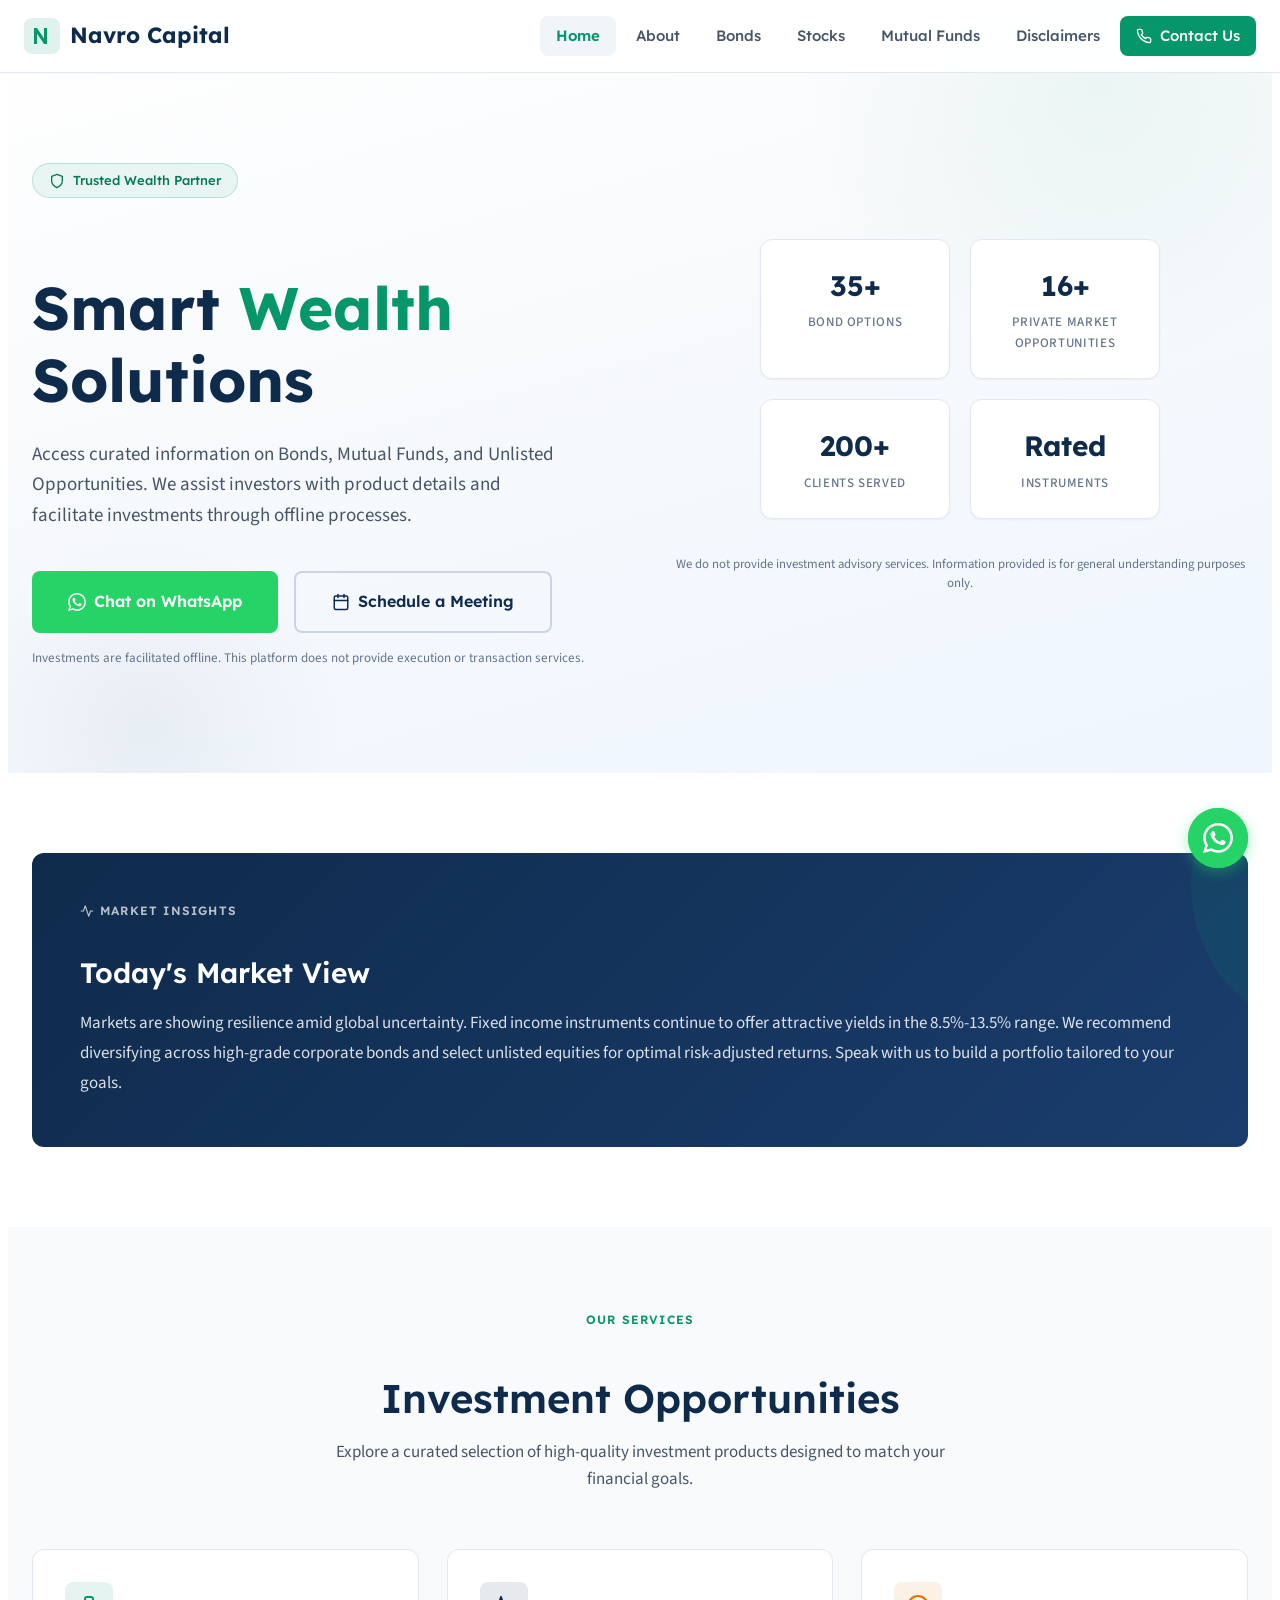
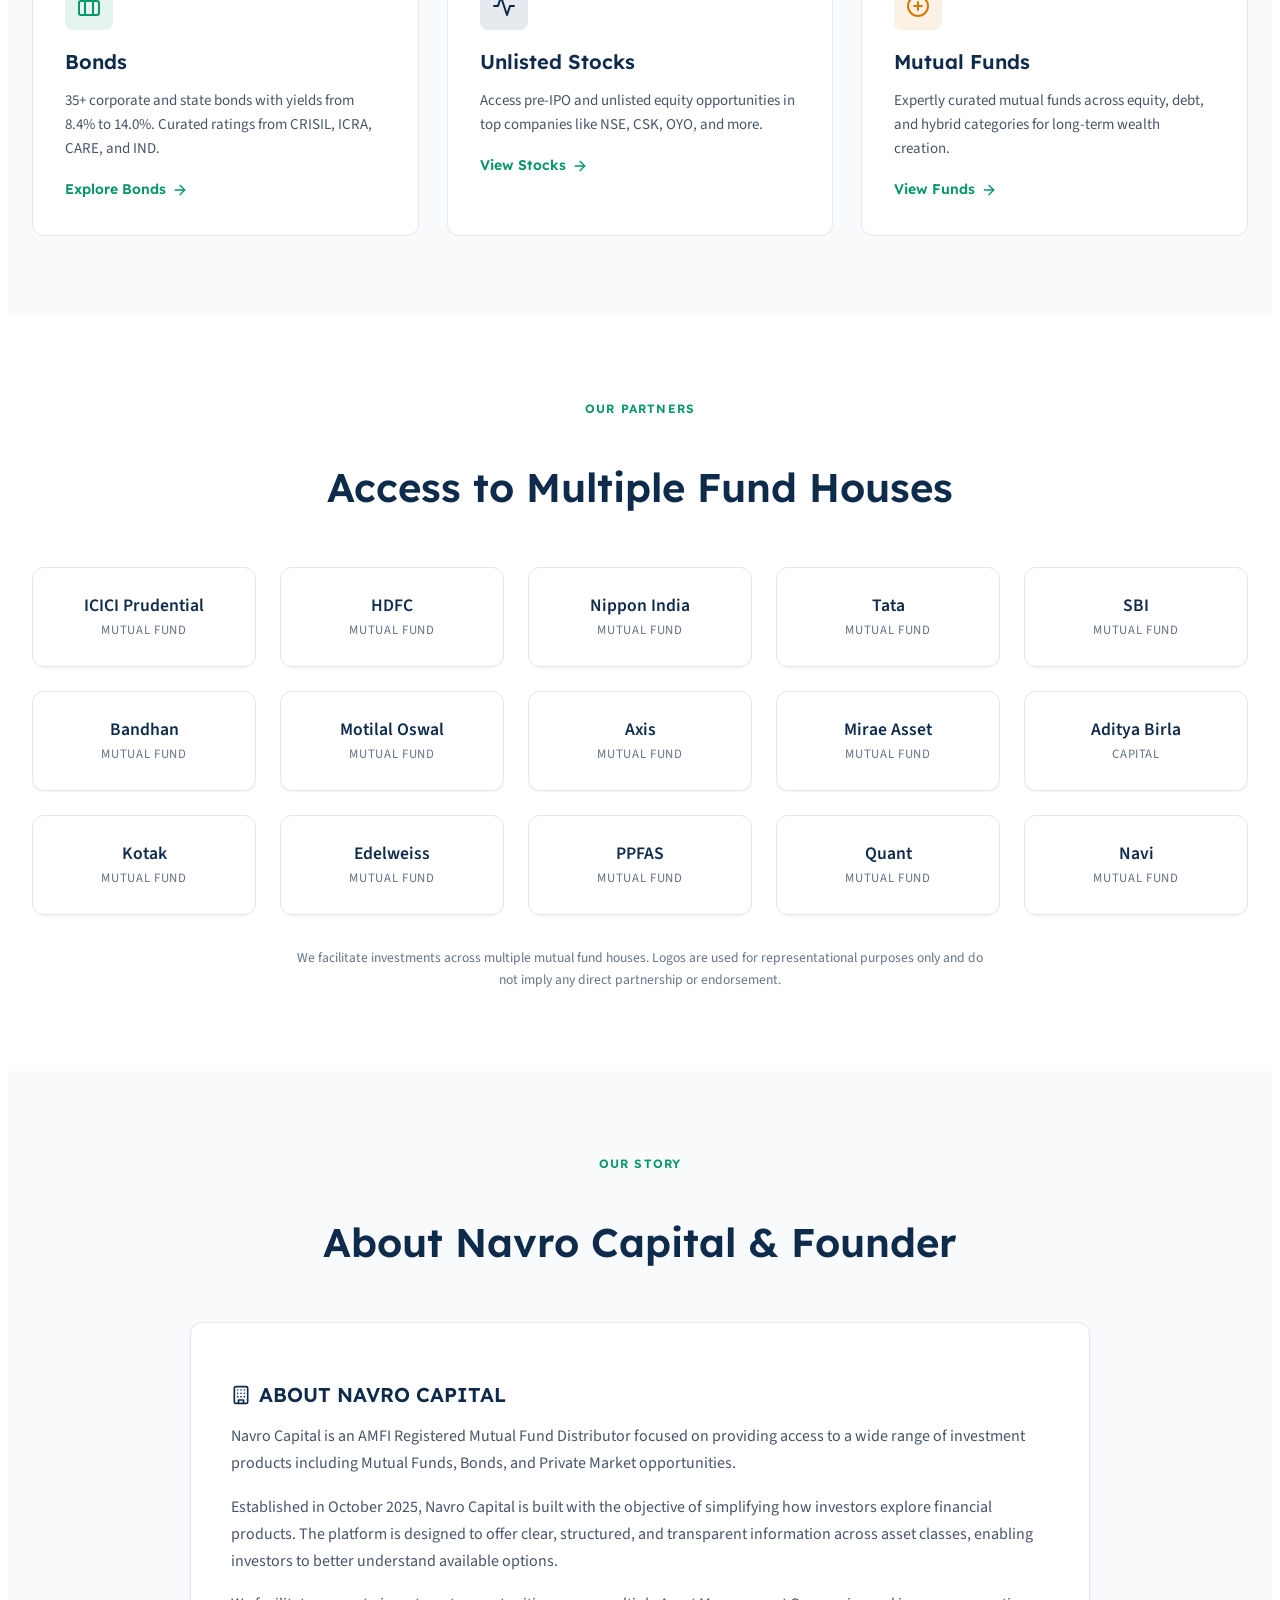
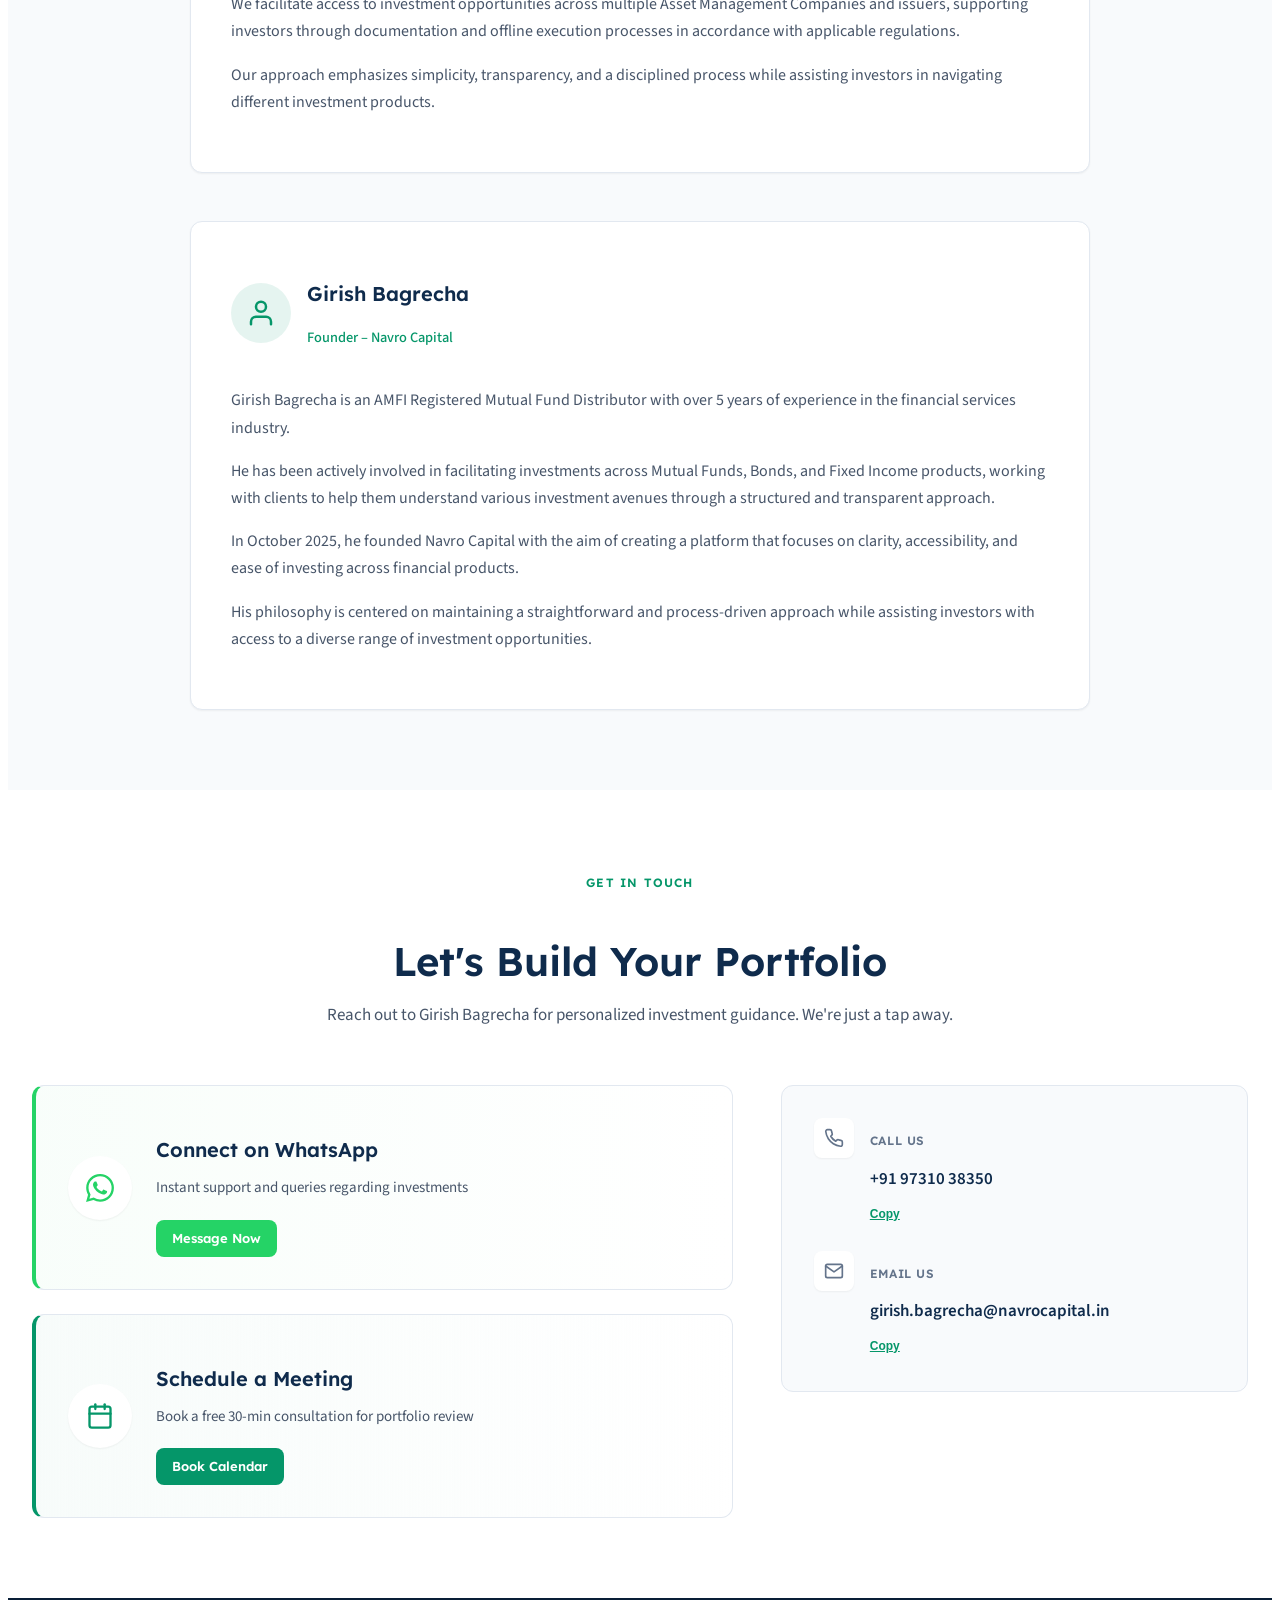
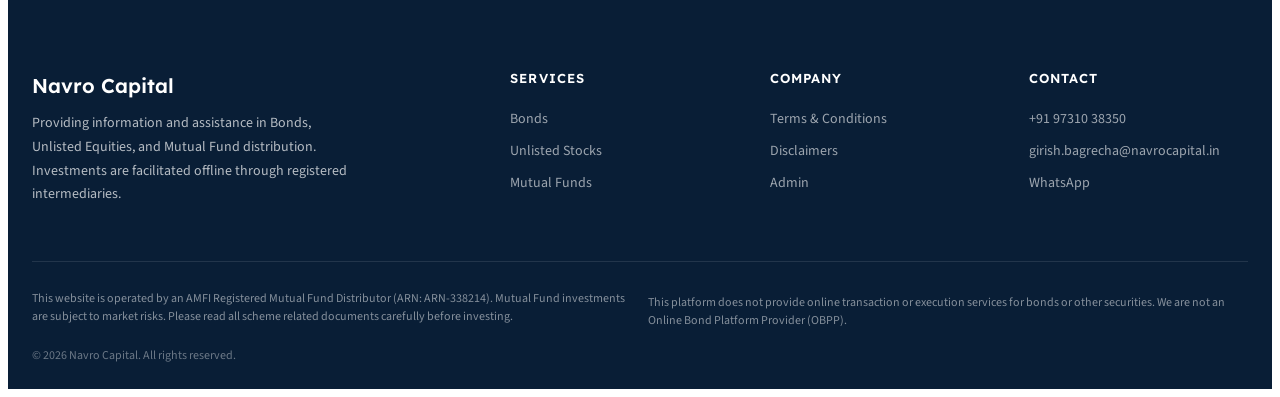
==== commit 5f163a9d: "email changes" ====
--- a/index.html
+++ b/index.html
@@ -5,9 +5,42 @@
   <meta name="viewport" content="width=device-width, initial-scale=1.0">
   <title>Navro Capital — Smart Wealth Solutions</title>
   <meta name="description" content="Navro Capital — Access curated information on Bonds, Mutual Funds, and Unlisted Opportunities. We assist investors with product details and facilitate investments through offline processes.">
+  <meta name="keywords" content="Wealth Management, Bonds, Mutual Funds, Unlisted Equities, Private Market, Navro Capital, Girish Bagrecha, Financial Services">
+  <meta name="robots" content="index, follow">
+  <link rel="canonical" href="https://navrocapital.in/">
+
+  <!-- Open Graph / Facebook -->
+  <meta property="og:type" content="website">
+  <meta property="og:url" content="https://navrocapital.in/">
   <meta property="og:title" content="Navro Capital — Smart Wealth Solutions">
-  <meta property="og:description" content="Access curated information on Bonds, Mutual Funds, and Unlisted Opportunities.">
-  <meta property="og:type" content="website">
+  <meta property="og:description" content="Access curated information on Bonds, Mutual Funds, and Unlisted Opportunities. We assist investors with product details and facilitate investments through offline processes.">
+  <meta property="og:image" content="https://navrocapital.in/assets/og-image.jpg">
+  <meta property="og:site_name" content="Navro Capital">
+
+  <!-- Twitter -->
+  <meta name="twitter:card" content="summary_large_image">
+  <meta name="twitter:url" content="https://navrocapital.in/">
+  <meta name="twitter:title" content="Navro Capital — Smart Wealth Solutions">
+  <meta name="twitter:description" content="Access curated information on Bonds, Mutual Funds, and Unlisted Opportunities. We assist investors with product details and facilitate investments through offline processes.">
+  <meta name="twitter:image" content="https://navrocapital.in/assets/og-image.jpg">
+
+  <!-- JSON-LD Structured Data -->
+  <script type="application/ld+json">
+  {
+    "@context": "https://schema.org",
+    "@type": "FinancialService",
+    "name": "Navro Capital",
+    "url": "https://navrocapital.in/",
+    "logo": "https://navrocapital.in/assets/logo.png",
+    "telephone": "+919731038350",
+    "email": "girish.bagrecha@navrocapital.in",
+    "founder": {
+      "@type": "Person",
+      "name": "Girish Bagrecha"
+    },
+    "description": "Smart Wealth Solutions. Access curated information on Bonds, Mutual Funds, and Unlisted Opportunities."
+  }
+  </script>
   <meta name="theme-color" content="#0F2B4C">
   <link rel="preconnect" href="https://fonts.googleapis.com">
   <link rel="preconnect" href="https://fonts.gstatic.com" crossorigin>
@@ -49,6 +82,7 @@
       </button>
       <ul class="navbar-links" id="navLinks">
         <li><a href="index.html" class="active">Home</a></li>
+        <li><a href="index.html#about">About</a></li>
         <li><a href="bonds.html">Bonds</a></li>
         <li><a href="stocks.html">Stocks</a></li>
         <li><a href="mutual-funds.html">Mutual Funds</a></li>
@@ -207,6 +241,47 @@
     </div>
   </section>
 
+  <!-- About Section -->
+  <section class="section" id="about" style="background: var(--off-white);">
+    <div class="section-inner">
+      <div class="section-header animate-on-scroll">
+        <span class="section-label">Our Story</span>
+        <h2>About Navro Capital & Founder</h2>
+      </div>
+      
+      <div style="display: grid; grid-template-columns: 1fr; gap: 3rem; max-width: 900px; margin: 0 auto;" class="animate-on-scroll">
+        <!-- About Navro Capital -->
+        <div style="background: var(--white); padding: 2.5rem; border-radius: var(--radius); box-shadow: var(--shadow-sm); border: 1px solid var(--slate-200);">
+          <h3 style="color: var(--navy); margin-bottom: 1rem; font-size: 1.25rem; display: flex; align-items: center; gap: 0.5rem;">
+            <svg xmlns="http://www.w3.org/2000/svg" width="20" height="20" viewBox="0 0 24 24" fill="none" stroke="currentColor" stroke-width="2" stroke-linecap="round" stroke-linejoin="round"><rect x="4" y="2" width="16" height="20" rx="2" ry="2"/><path d="M9 22v-4h6v4"/><path d="M8 6h.01"/><path d="M16 6h.01"/><path d="M12 6h.01"/><path d="M12 10h.01"/><path d="M12 14h.01"/><path d="M16 10h.01"/><path d="M16 14h.01"/><path d="M8 10h.01"/><path d="M8 14h.01"/></svg>
+            ABOUT NAVRO CAPITAL
+          </h3>
+          <p style="color: var(--slate-600); line-height: 1.7; margin-bottom: 1rem;">Navro Capital is an AMFI Registered Mutual Fund Distributor focused on providing access to a wide range of investment products including Mutual Funds, Bonds, and Private Market opportunities.</p>
+          <p style="color: var(--slate-600); line-height: 1.7; margin-bottom: 1rem;">Established in October 2025, Navro Capital is built with the objective of simplifying how investors explore financial products. The platform is designed to offer clear, structured, and transparent information across asset classes, enabling investors to better understand available options.</p>
+          <p style="color: var(--slate-600); line-height: 1.7; margin-bottom: 1rem;">We facilitate access to investment opportunities across multiple Asset Management Companies and issuers, supporting investors through documentation and offline execution processes in accordance with applicable regulations.</p>
+          <p style="color: var(--slate-600); line-height: 1.7;">Our approach emphasizes simplicity, transparency, and a disciplined process while assisting investors in navigating different investment products.</p>
+        </div>
+
+        <!-- About Founder -->
+        <div style="background: var(--white); padding: 2.5rem; border-radius: var(--radius); box-shadow: var(--shadow-sm); border: 1px solid var(--slate-200);">
+          <div style="margin-bottom: 1.5rem; display: flex; align-items: center; gap: 1rem;">
+            <div style="width: 60px; height: 60px; background: rgba(5, 150, 105, 0.1); border-radius: 50%; display: flex; align-items: center; justify-content: center; color: var(--emerald);">
+              <svg xmlns="http://www.w3.org/2000/svg" width="30" height="30" viewBox="0 0 24 24" fill="none" stroke="currentColor" stroke-width="2" stroke-linecap="round" stroke-linejoin="round"><path d="M20 21v-2a4 4 0 0 0-4-4H8a4 4 0 0 0-4 4v2"/><circle cx="12" cy="7" r="4"/></svg>
+            </div>
+            <div>
+              <h3 style="color: var(--navy); font-size: 1.25rem;">Girish Bagrecha</h3>
+              <p style="color: var(--emerald); font-weight: 500; font-size: 0.9rem;">Founder &ndash; Navro Capital</p>
+            </div>
+          </div>
+          <p style="color: var(--slate-600); line-height: 1.7; margin-bottom: 1rem;">Girish Bagrecha is an AMFI Registered Mutual Fund Distributor with over 5 years of experience in the financial services industry.</p>
+          <p style="color: var(--slate-600); line-height: 1.7; margin-bottom: 1rem;">He has been actively involved in facilitating investments across Mutual Funds, Bonds, and Fixed Income products, working with clients to help them understand various investment avenues through a structured and transparent approach.</p>
+          <p style="color: var(--slate-600); line-height: 1.7; margin-bottom: 1rem;">In October 2025, he founded Navro Capital with the aim of creating a platform that focuses on clarity, accessibility, and ease of investing across financial products.</p>
+          <p style="color: var(--slate-600); line-height: 1.7;">His philosophy is centered on maintaining a straightforward and process-driven approach while assisting investors with access to a diverse range of investment opportunities.</p>
+        </div>
+      </div>
+    </div>
+  </section>
+
   <!-- Contact Section -->
   <section class="section" id="contact">
     <div class="section-inner">
@@ -259,8 +334,8 @@
             </div>
             <div class="info-item-content">
               <h4>Email Us</h4>
-              <p><a href="mailto:navrocapital@gmail.com">navrocapital@gmail.com</a></p>
-              <button class="copy-link" data-copy="navrocapital@gmail.com">Copy</button>
+              <p><a href="mailto:girish.bagrecha@navrocapital.in">girish.bagrecha@navrocapital.in</a></p>
+              <button class="copy-link" data-copy="girish.bagrecha@navrocapital.in">Copy</button>
             </div>
           </div>
         </div>
@@ -291,7 +366,7 @@
         <div class="footer-col">
           <h4>Contact</h4>
           <a href="tel:+919731038350">+91 97310 38350</a>
-          <a href="mailto:navrocapital@gmail.com">navrocapital@gmail.com</a>
+          <a href="mailto:girish.bagrecha@navrocapital.in">girish.bagrecha@navrocapital.in</a>
           <a href="#" id="footerWhatsapp">WhatsApp</a>
         </div>
       </div>
@@ -319,7 +394,7 @@
         <svg xmlns="http://www.w3.org/2000/svg" width="14" height="14" viewBox="0 0 24 24" fill="currentColor"><path d="M17.472 14.382c-.297-.149-1.758-.867-2.03-.967-.273-.099-.471-.148-.67.15-.197.297-.767.966-.94 1.164-.173.199-.347.223-.644.075-.297-.15-1.255-.463-2.39-1.475-.883-.788-1.48-1.761-1.653-2.059-.173-.297-.018-.458.13-.606.134-.133.298-.347.446-.52.149-.174.198-.298.298-.497.099-.198.05-.371-.025-.52-.075-.149-.669-1.612-.916-2.207-.242-.579-.487-.5-.669-.51-.173-.008-.371-.01-.57-.01-.198 0-.52.074-.792.372-.272.297-1.04 1.016-1.04 2.479 0 1.462 1.065 2.875 1.213 3.074.149.198 2.096 3.2 5.077 4.487.709.306 1.262.489 1.694.625.712.227 1.36.195 1.871.118.571-.085 1.758-.719 2.006-1.413.248-.694.248-1.289.173-1.413-.074-.124-.272-.198-.57-.347m-5.421 7.403h-.004a9.87 9.87 0 01-5.031-1.378l-.361-.214-3.741.982.998-3.648-.235-.374a9.86 9.86 0 01-1.51-5.26c.001-5.45 4.436-9.884 9.888-9.884 2.64 0 5.122 1.03 6.988 2.898a9.825 9.825 0 012.893 6.994c-.003 5.45-4.437 9.884-9.885 9.884m8.413-18.297A11.815 11.815 0 0012.05 0C5.495 0 .16 5.335.157 11.892c0 2.096.547 4.142 1.588 5.945L.057 24l6.305-1.654a11.882 11.882 0 005.683 1.448h.005c6.554 0 11.89-5.335 11.893-11.893a11.821 11.821 0 00-3.48-8.413z"/></svg>
         WhatsApp
       </a>
-      <a href="mailto:navrocapital@gmail.com" class="btn btn-outline btn-sm" style="border-color: var(--slate-300);">
+      <a href="mailto:girish.bagrecha@navrocapital.in" class="btn btn-outline btn-sm" style="border-color: var(--slate-300);">
         <svg xmlns="http://www.w3.org/2000/svg" width="14" height="14" viewBox="0 0 24 24" fill="none" stroke="currentColor" stroke-width="2" stroke-linecap="round" stroke-linejoin="round"><path d="M4 4h16c1.1 0 2 .9 2 2v12c0 1.1-.9 2-2 2H4c-1.1 0-2-.9-2-2V6c0-1.1.9-2 2-2z"/><polyline points="22,6 12,13 2,6"/></svg>
         Email
       </a>
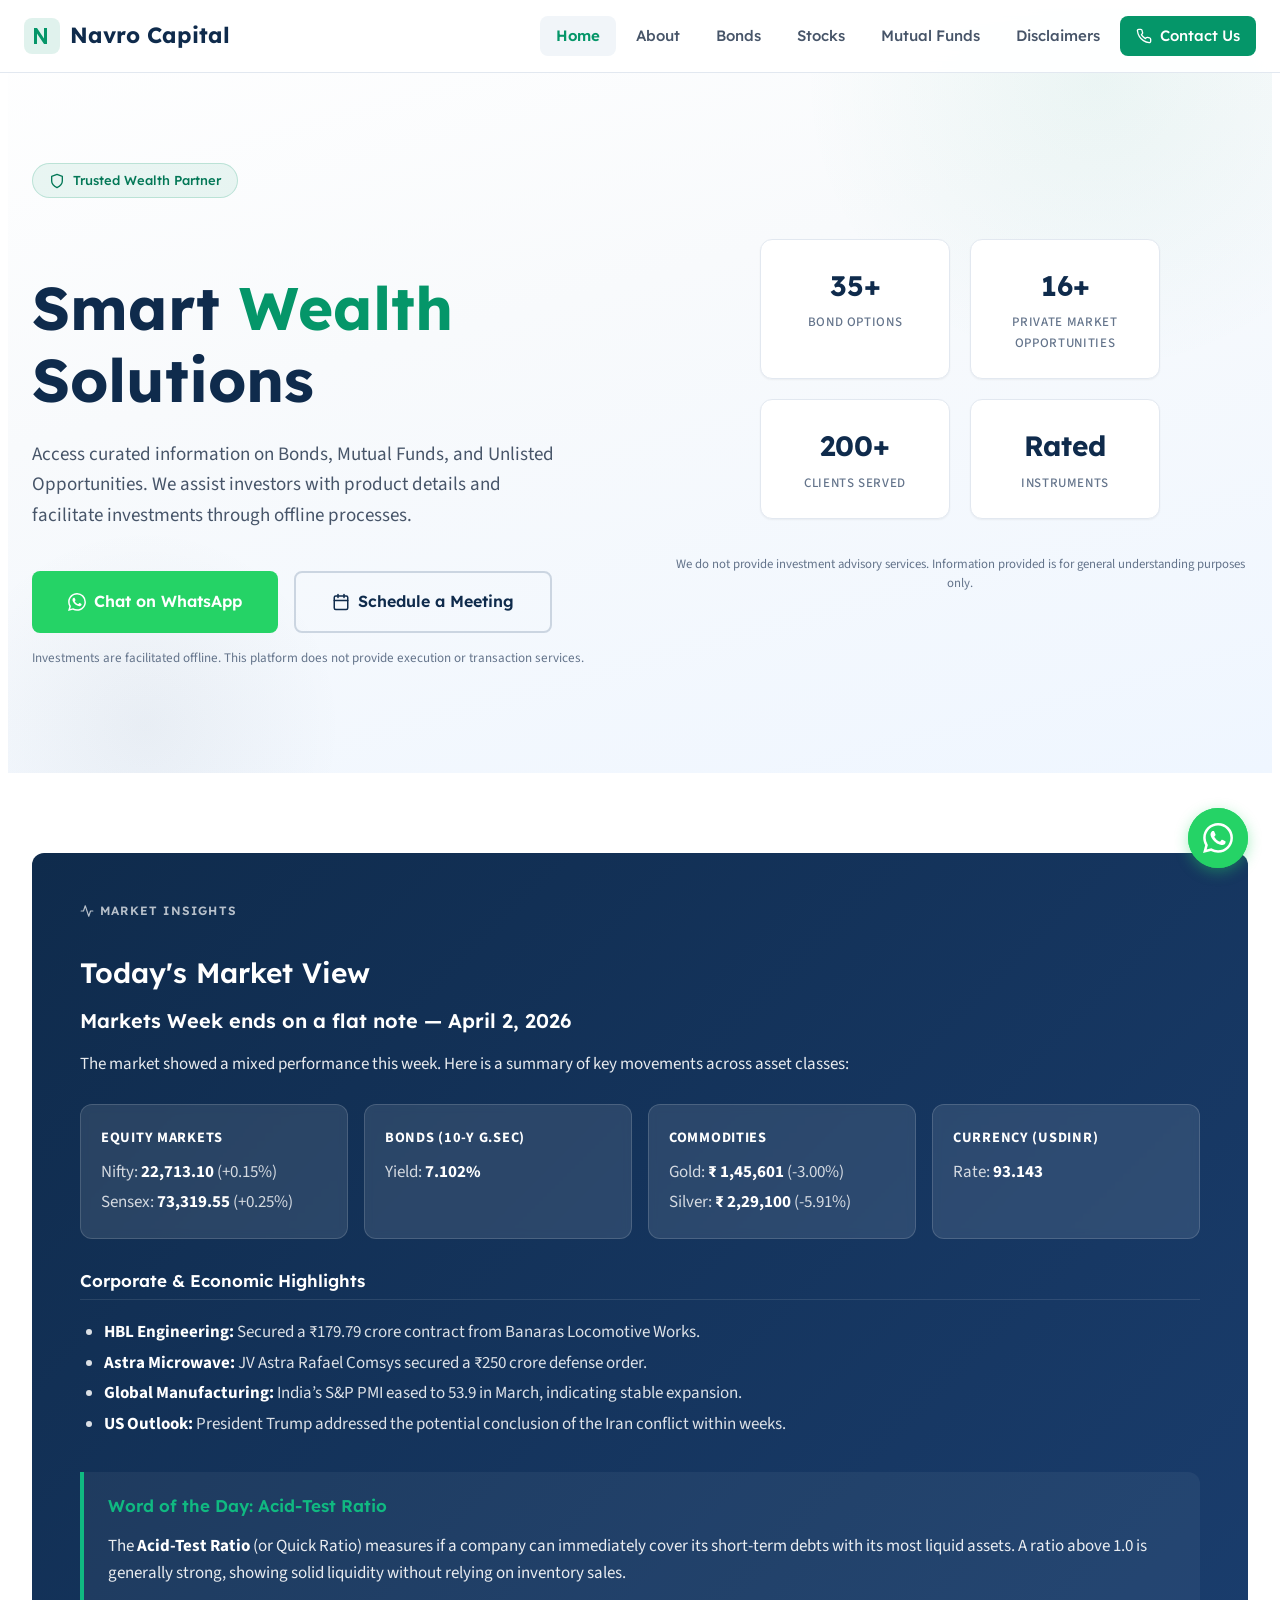
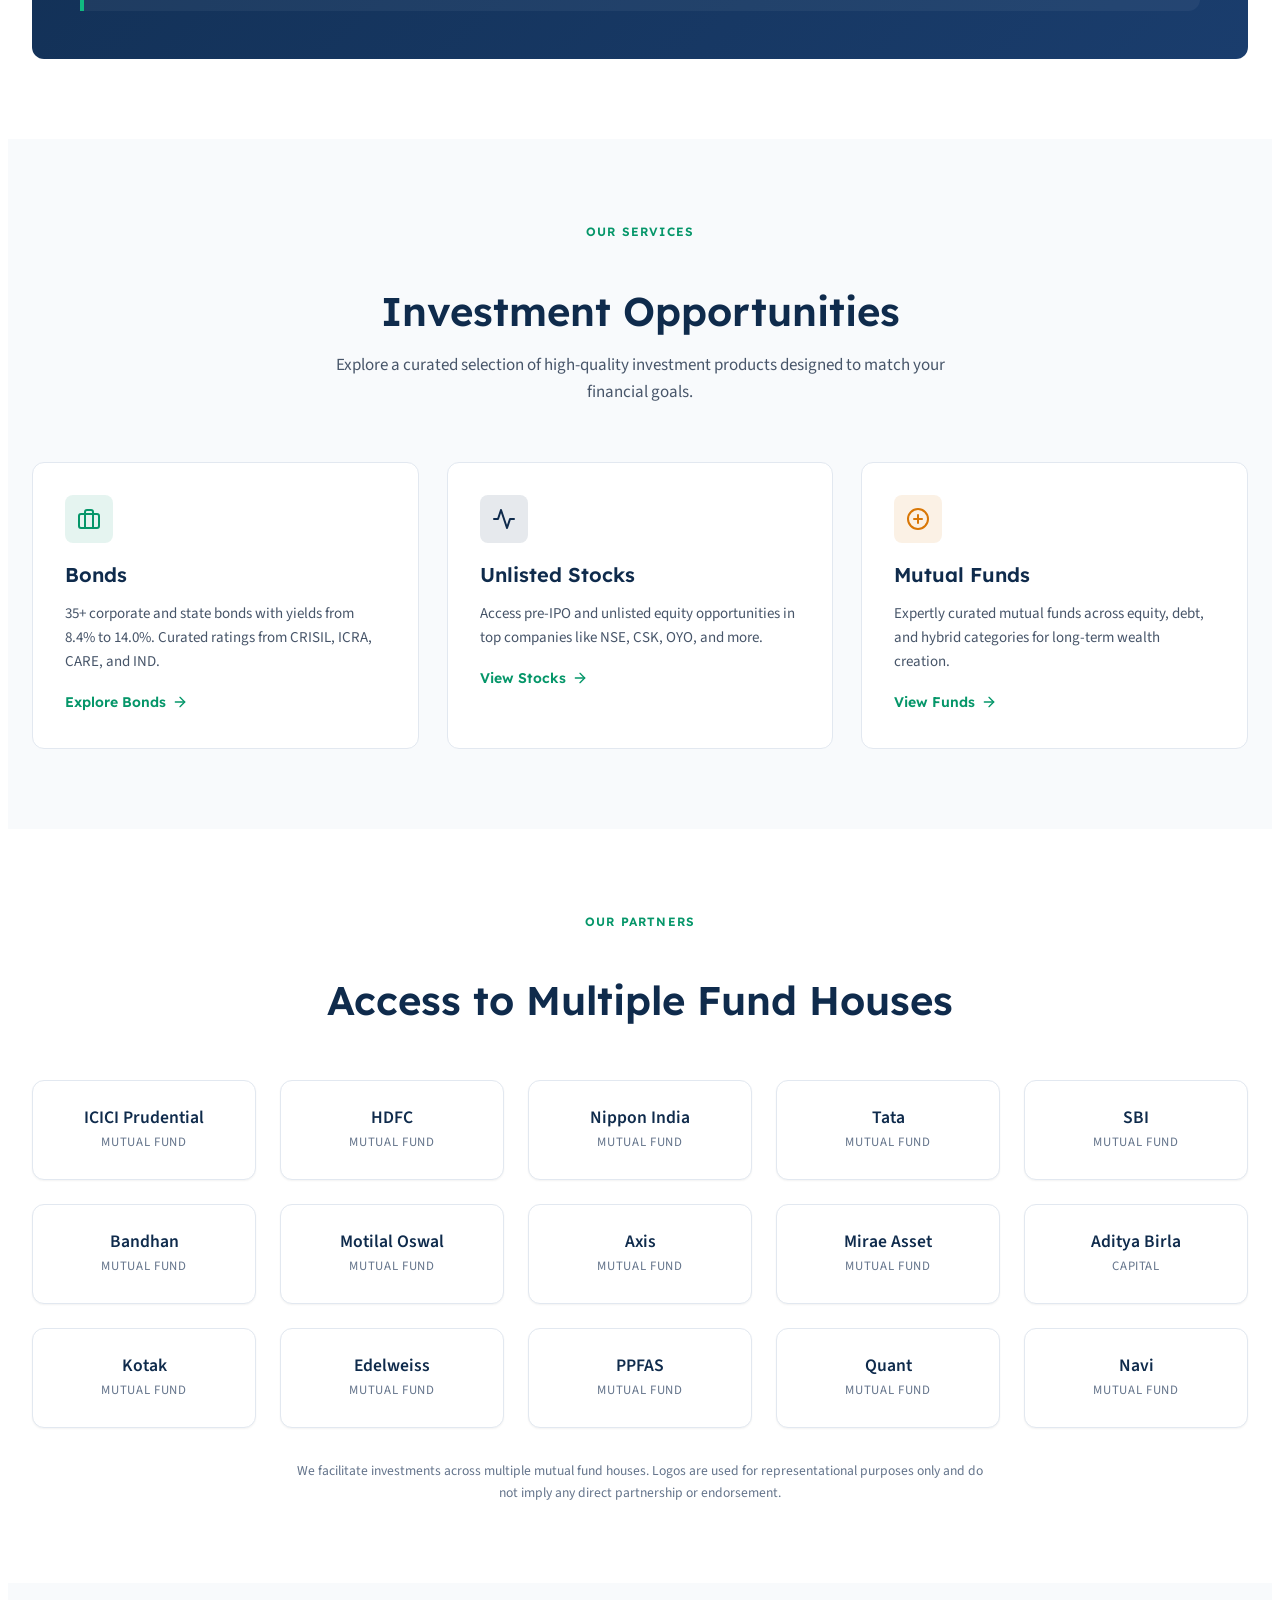
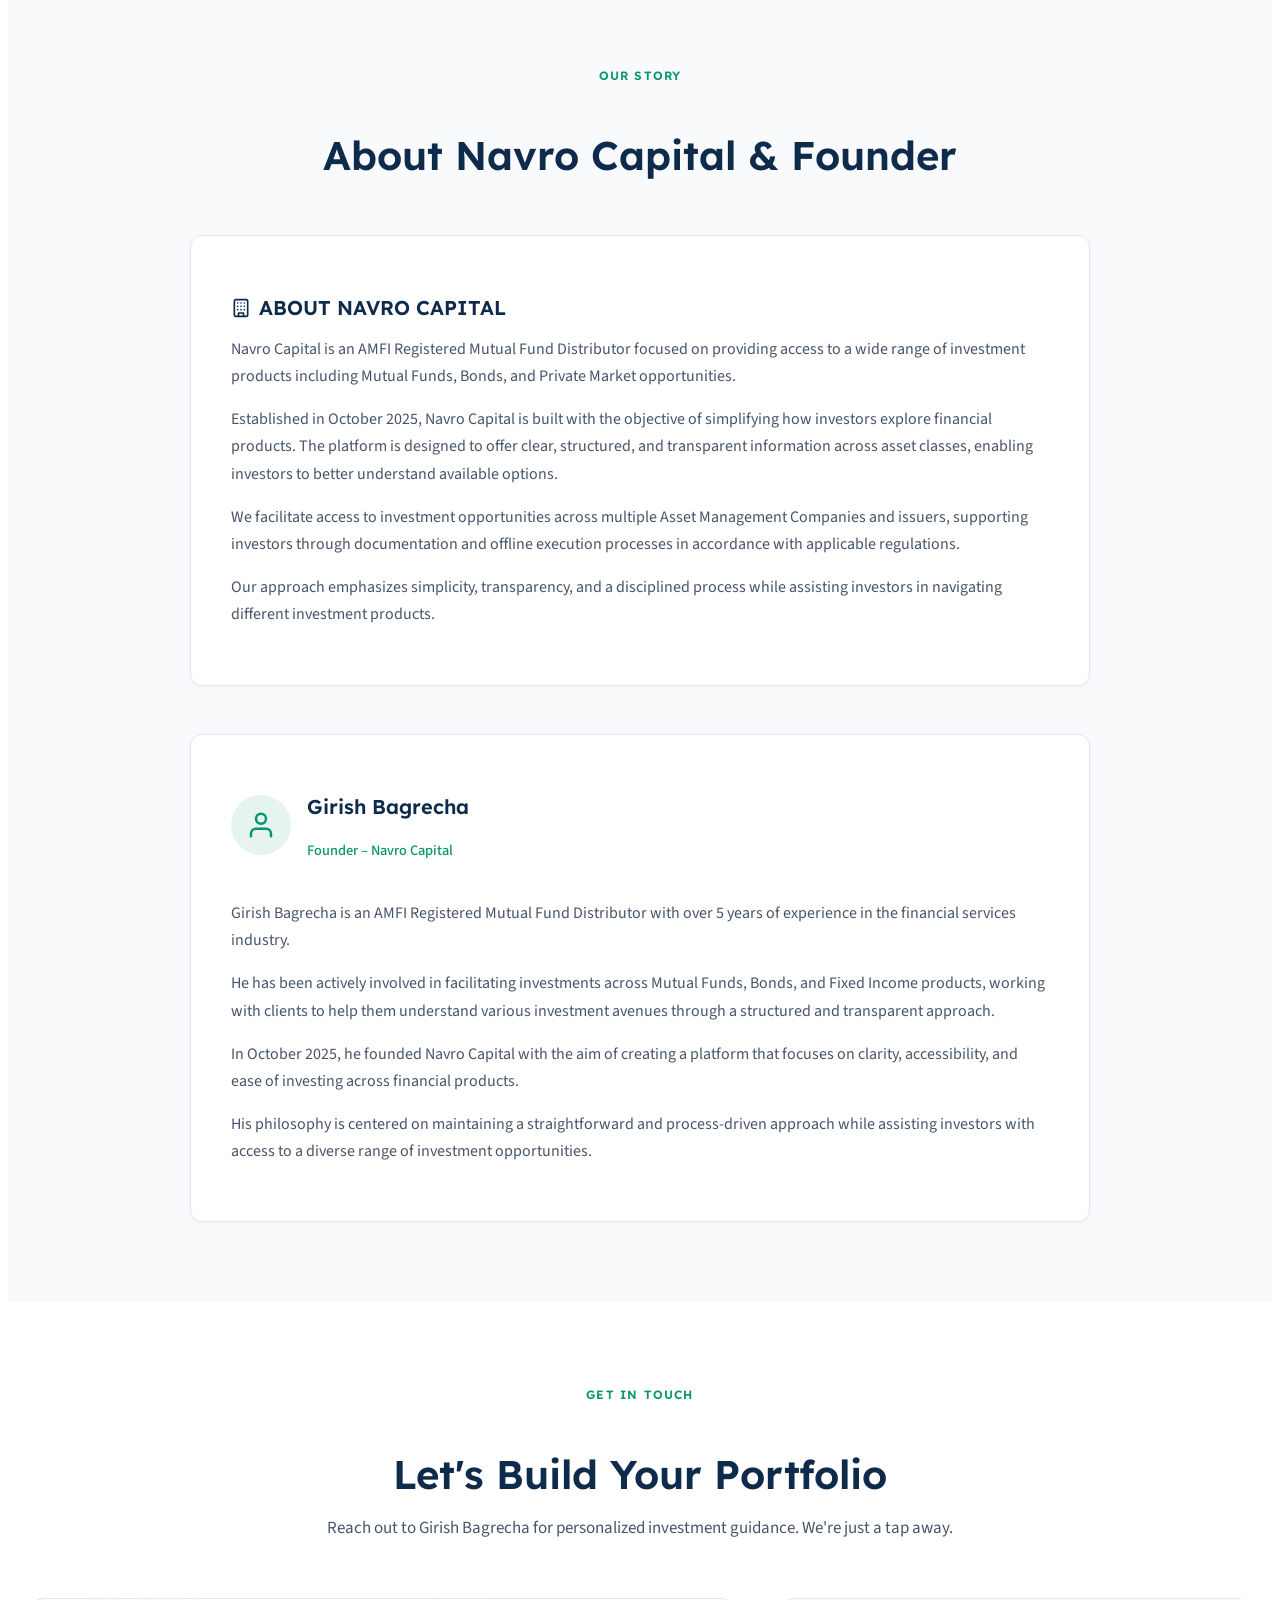
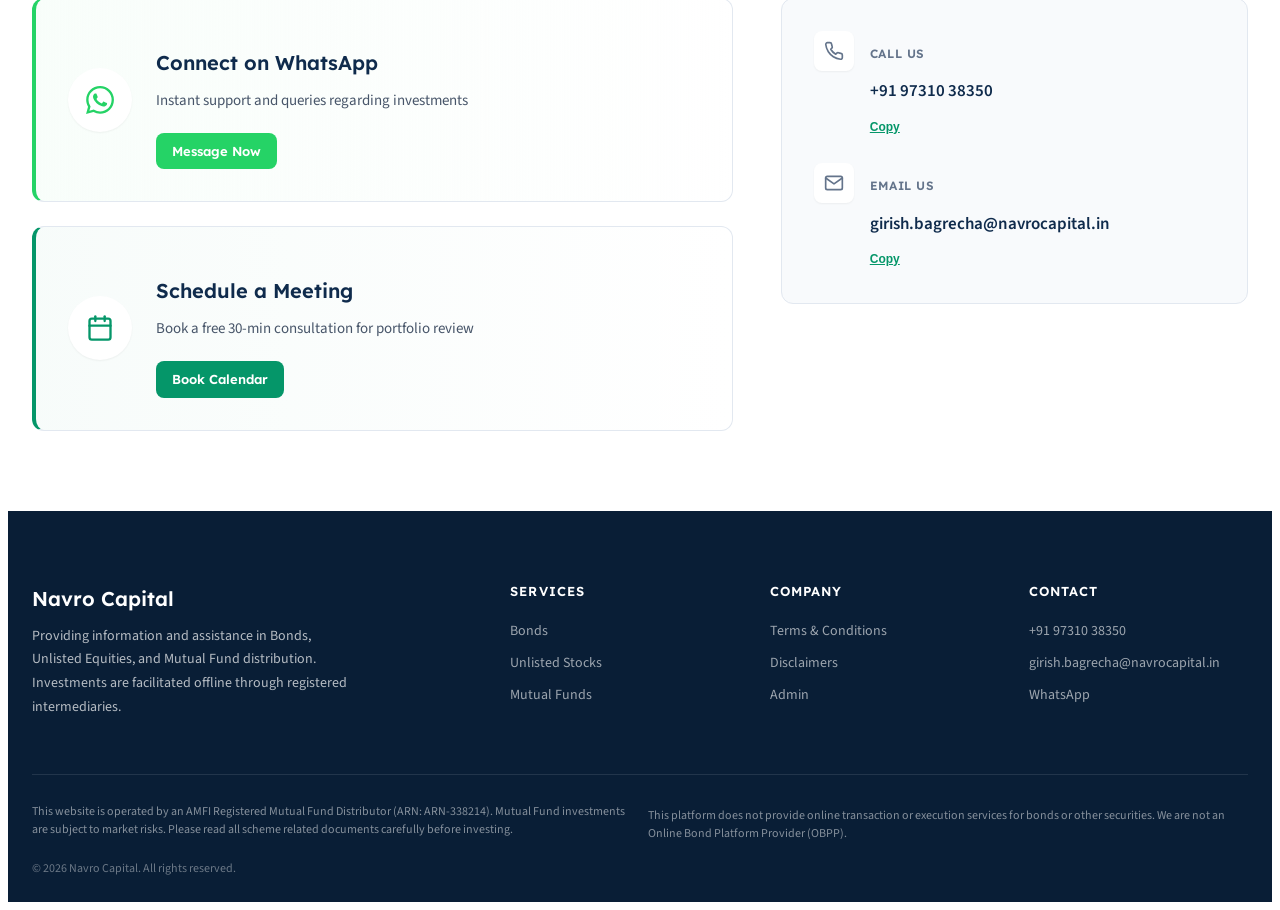
==== commit 15a0ed2c: "enhancements" ====
--- a/index.html
+++ b/index.html
@@ -3,8 +3,8 @@
 <head>
   <meta charset="UTF-8">
   <meta name="viewport" content="width=device-width, initial-scale=1.0">
-  <title>Navro Capital — Smart Wealth Solutions</title>
-  <meta name="description" content="Navro Capital — Access curated information on Bonds, Mutual Funds, and Unlisted Opportunities. We assist investors with product details and facilitate investments through offline processes.">
+  <title>Navro Capital — Trusted Wealth Management & Investment Solutions</title>
+  <meta name="description" content="Navro Capital provides expert assistance in Bonds, Mutual Funds, and Unlisted Equity. Expert wealth management curated for smart investors. Inquire today for personalized financial growth.">
   <meta name="keywords" content="Wealth Management, Bonds, Mutual Funds, Unlisted Equities, Private Market, Navro Capital, Girish Bagrecha, Financial Services">
   <meta name="robots" content="index, follow">
   <link rel="canonical" href="https://navrocapital.in/">
@@ -38,7 +38,19 @@
       "@type": "Person",
       "name": "Girish Bagrecha"
     },
-    "description": "Smart Wealth Solutions. Access curated information on Bonds, Mutual Funds, and Unlisted Opportunities."
+    "description": "Smart Wealth Solutions. Access curated information on Bonds, Mutual Funds, and Unlisted Opportunities.",
+    "areaServed": "IN",
+    "serviceType": [
+      "Bond Distribution",
+      "Unlisted Equity Assistance",
+      "Mutual Fund Distribution"
+    ],
+    "address": {
+      "@type": "PostalAddress",
+      "addressLocality": "Bengaluru",
+      "addressRegion": "Karnataka",
+      "addressCountry": "IN"
+    }
   }
   </script>
   <meta name="theme-color" content="#0F2B4C">
@@ -56,13 +68,13 @@
     Cal("ui", {"styles":{"branding":{"brandColor":"#059669"}},"hideEventTypeDetails":true,"layout":"month_view"});
   </script>
   <!-- Google tag (gtag.js) -->
-  <script async src="https://www.googletagmanager.com/gtag/js?id=G-56VB002HDN"></script>
+  <script async src="https://www.googletagmanager.com/gtag/js?id=G-W0PDM9Z6QC"></script>
   <script>
     window.dataLayer = window.dataLayer || [];
     function gtag(){dataLayer.push(arguments);}
     gtag('js', new Date());
 
-    gtag('config', 'G-56VB002HDN');
+    gtag('config', 'G-W0PDM9Z6QC');
   </script>
 </head>
 <body>
@@ -88,7 +100,7 @@
         <li><a href="mutual-funds.html">Mutual Funds</a></li>
         <li><a href="terms.html">Disclaimers</a></li>
         <li><a href="#contact" class="navbar-cta">
-          <svg xmlns="http://www.w3.org/2000/svg" width="16" height="16" viewBox="0 0 24 24" fill="none" stroke="currentColor" stroke-width="2" stroke-linecap="round" stroke-linejoin="round"><path d="M22 16.92v3a2 2 0 0 1-2.18 2 19.79 19.79 0 0 1-8.63-3.07 19.5 19.5 0 0 1-6-6 19.79 19.79 0 0 1-3.07-8.67A2 2 0 0 1 4.11 2h3a2 2 0 0 1 2 1.72c.127.96.361 1.903.7 2.81a2 2 0 0 1-.45 2.11L8.09 9.91a16 16 0 0 0 6 6l1.27-1.27a2 2 0 0 1 2.11-.45c.907.339 1.85.573 2.81.7A2 2 0 0 1 22 16.92z"/></svg>
+          <svg aria-hidden="true" xmlns="http://www.w3.org/2000/svg" width="16" height="16" viewBox="0 0 24 24" fill="none" stroke="currentColor" stroke-width="2" stroke-linecap="round" stroke-linejoin="round"><path d="M22 16.92v3a2 2 0 0 1-2.18 2 19.79 19.79 0 0 1-8.63-3.07 19.5 19.5 0 0 1-6-6 19.79 19.79 0 0 1-3.07-8.67A2 2 0 0 1 4.11 2h3a2 2 0 0 1 2 1.72c.127.96.361 1.903.7 2.81a2 2 0 0 1-.45 2.11L8.09 9.91a16 16 0 0 0 6 6l1.27-1.27a2 2 0 0 1 2.11-.45c.907.339 1.85.573 2.81.7A2 2 0 0 1 22 16.92z"/></svg>
           Contact Us
         </a></li>
       </ul>
@@ -100,7 +112,7 @@
     <div class="hero-inner">
       <div class="hero-content">
         <div class="hero-badge">
-          <svg xmlns="http://www.w3.org/2000/svg" width="16" height="16" viewBox="0 0 24 24" fill="none" stroke="currentColor" stroke-width="2" stroke-linecap="round" stroke-linejoin="round"><path d="M12 22s8-4 8-10V5l-8-3-8 3v7c0 6 8 10 8 10z"/></svg>
+          <svg aria-hidden="true" xmlns="http://www.w3.org/2000/svg" width="16" height="16" viewBox="0 0 24 24" fill="none" stroke="currentColor" stroke-width="2" stroke-linecap="round" stroke-linejoin="round"><path d="M12 22s8-4 8-10V5l-8-3-8 3v7c0 6 8 10 8 10z"/></svg>
           Trusted Wealth Partner
         </div>
         <h1 class="hero-title">Smart <span>Wealth</span><br>Solutions</h1>
--- a/styles.css
+++ b/styles.css
@@ -171,6 +171,8 @@
   font-size: 1.375rem;
   color: var(--navy);
   transition: opacity var(--transition);
+  position: relative;
+  z-index: 2100;
 }
 
 .navbar-logo:hover {
@@ -248,7 +250,7 @@
   border: none;
   cursor: pointer;
   padding: 0.5rem;
-  z-index: 1001;
+  z-index: 2100;
 }
 
 .menu-toggle span {
@@ -257,7 +259,7 @@
   height: 2px;
   background: var(--navy);
   border-radius: 2px;
-  transition: transform var(--transition), opacity var(--transition);
+  transition: transform 0.3s ease, opacity 0.3s ease;
 }
 
 .menu-toggle.open span:first-child {
@@ -279,28 +281,44 @@
 
   .navbar-links {
     position: fixed;
-    top: 72px;
+    top: 0;
     left: 0;
     right: 0;
     bottom: 0;
+    width: 100%;
+    height: 100vh;
     flex-direction: column;
+    justify-content: center;
+    align-items: stretch;
     background: var(--white);
-    padding: 2rem 1.5rem;
-    gap: 0.5rem;
+    padding: 5rem 2rem;
+    gap: 0.75rem;
     transform: translateX(100%);
-    transition: transform 0.3s ease;
+    transition: transform 0.4s cubic-bezier(0.4, 0, 0.2, 1);
     overflow-y: auto;
+    z-index: 2000;
   }
 
   .navbar-links.open {
     transform: translateX(0);
   }
 
+  .navbar-links li {
+    width: 100%;
+  }
+
   .navbar-links a {
     width: 100%;
-    padding: 1rem;
-    font-size: 1.0625rem;
+    padding: 1.25rem;
+    font-size: 1.25rem;
+    justify-content: center;
     border-radius: var(--radius-sm);
+    text-align: center;
+  }
+
+  .navbar-cta {
+    margin-top: 1rem;
+    justify-content: center;
   }
 
   .navbar-links a:hover {
@@ -466,6 +484,12 @@
   }
   .hero-stats-grid {
     max-width: 100%;
+  }
+}
+
+@media (max-width: 480px) {
+  .hero-stats-grid {
+    grid-template-columns: 1fr;
   }
 }
 
@@ -1804,6 +1828,12 @@
   .whatsapp-float {
     bottom: 5.5rem;
   }
+  .hero-actions {
+    flex-direction: column;
+  }
+  .hero-actions .btn {
+    width: 100%;
+  }
 }
 
 /* ========================================
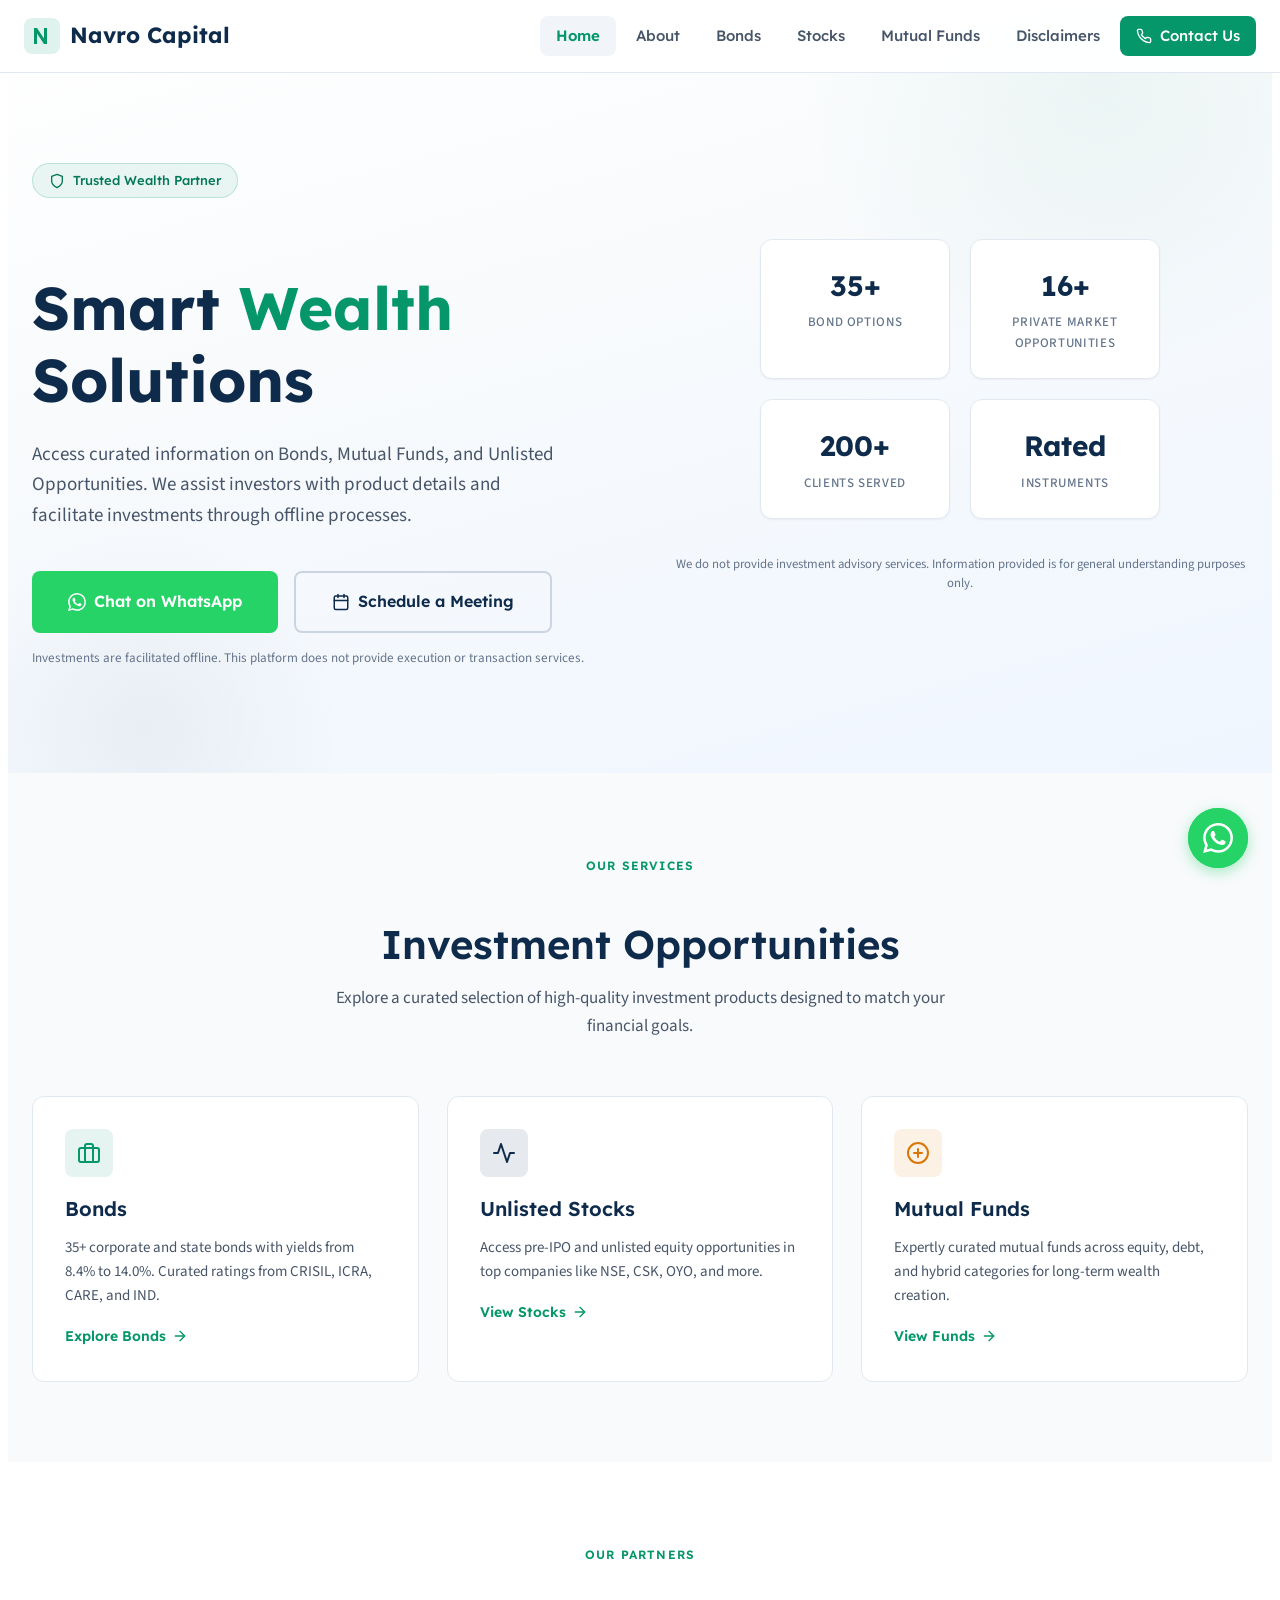
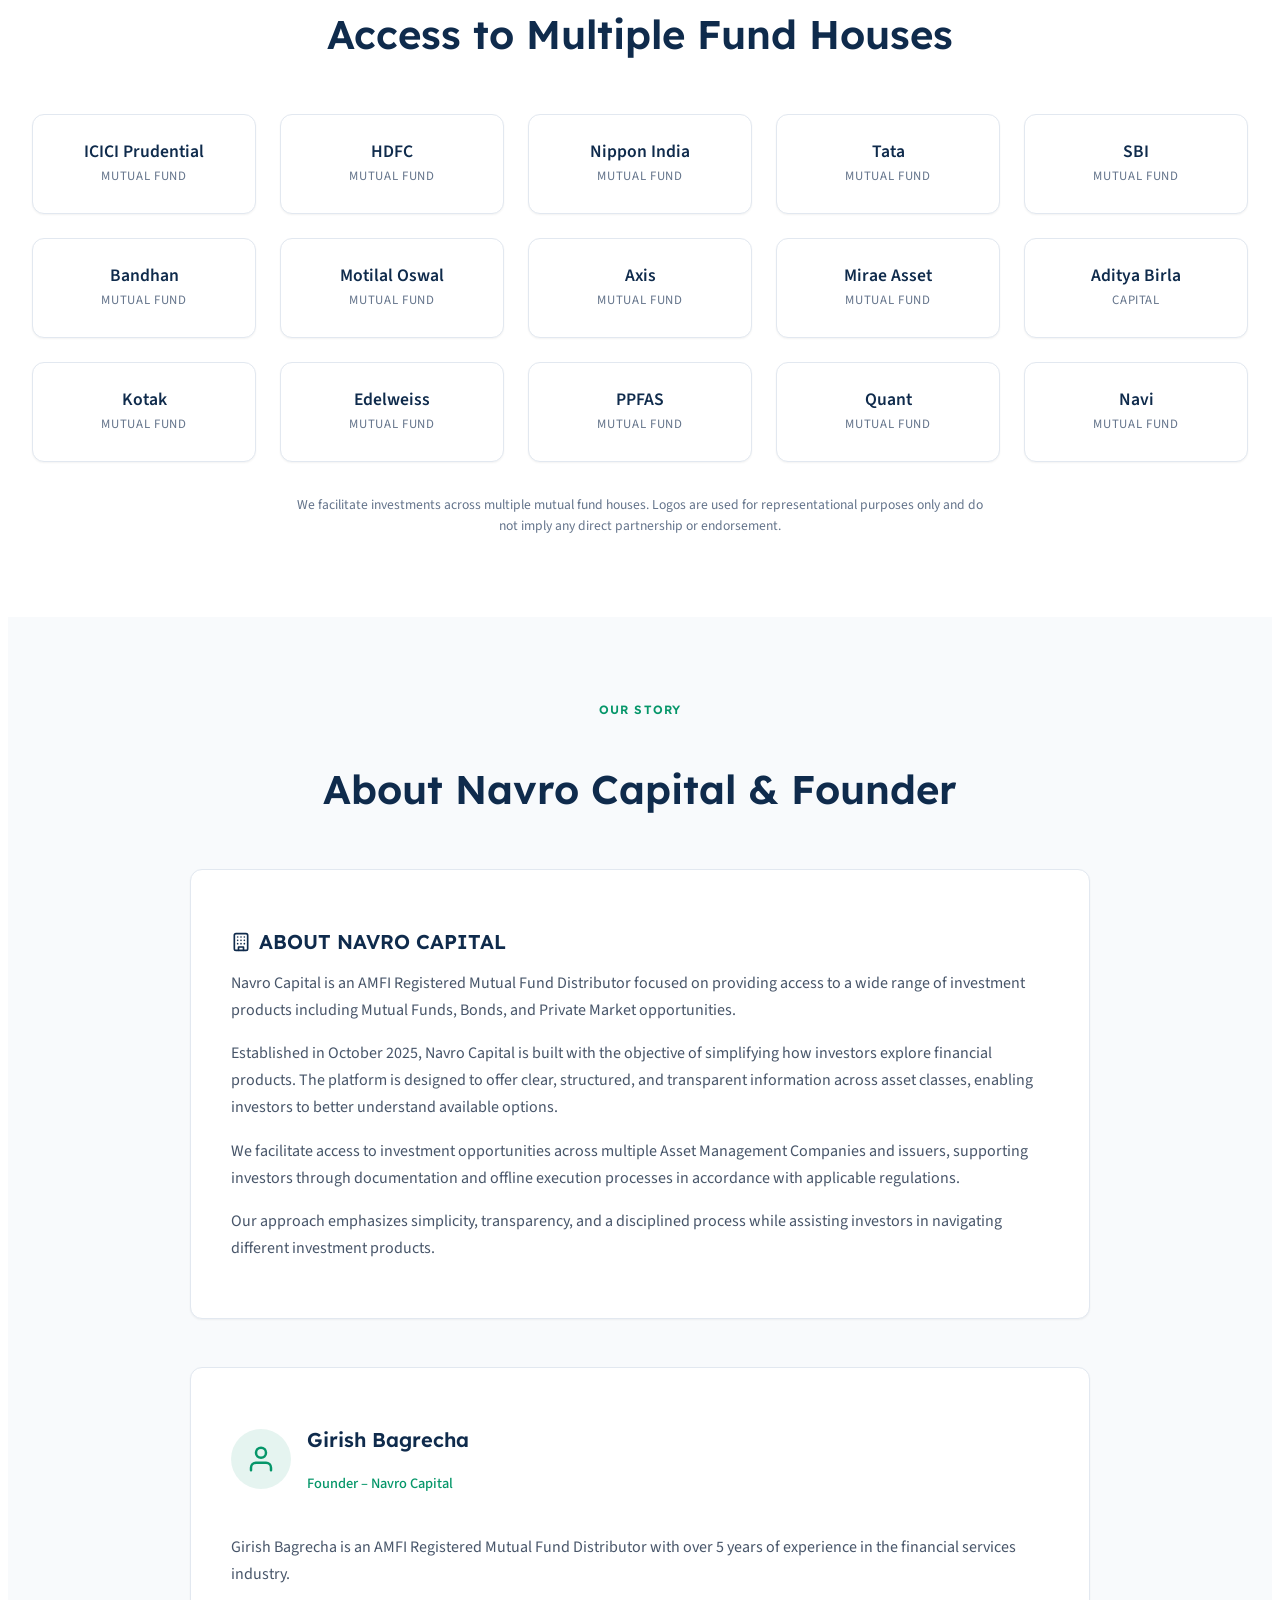
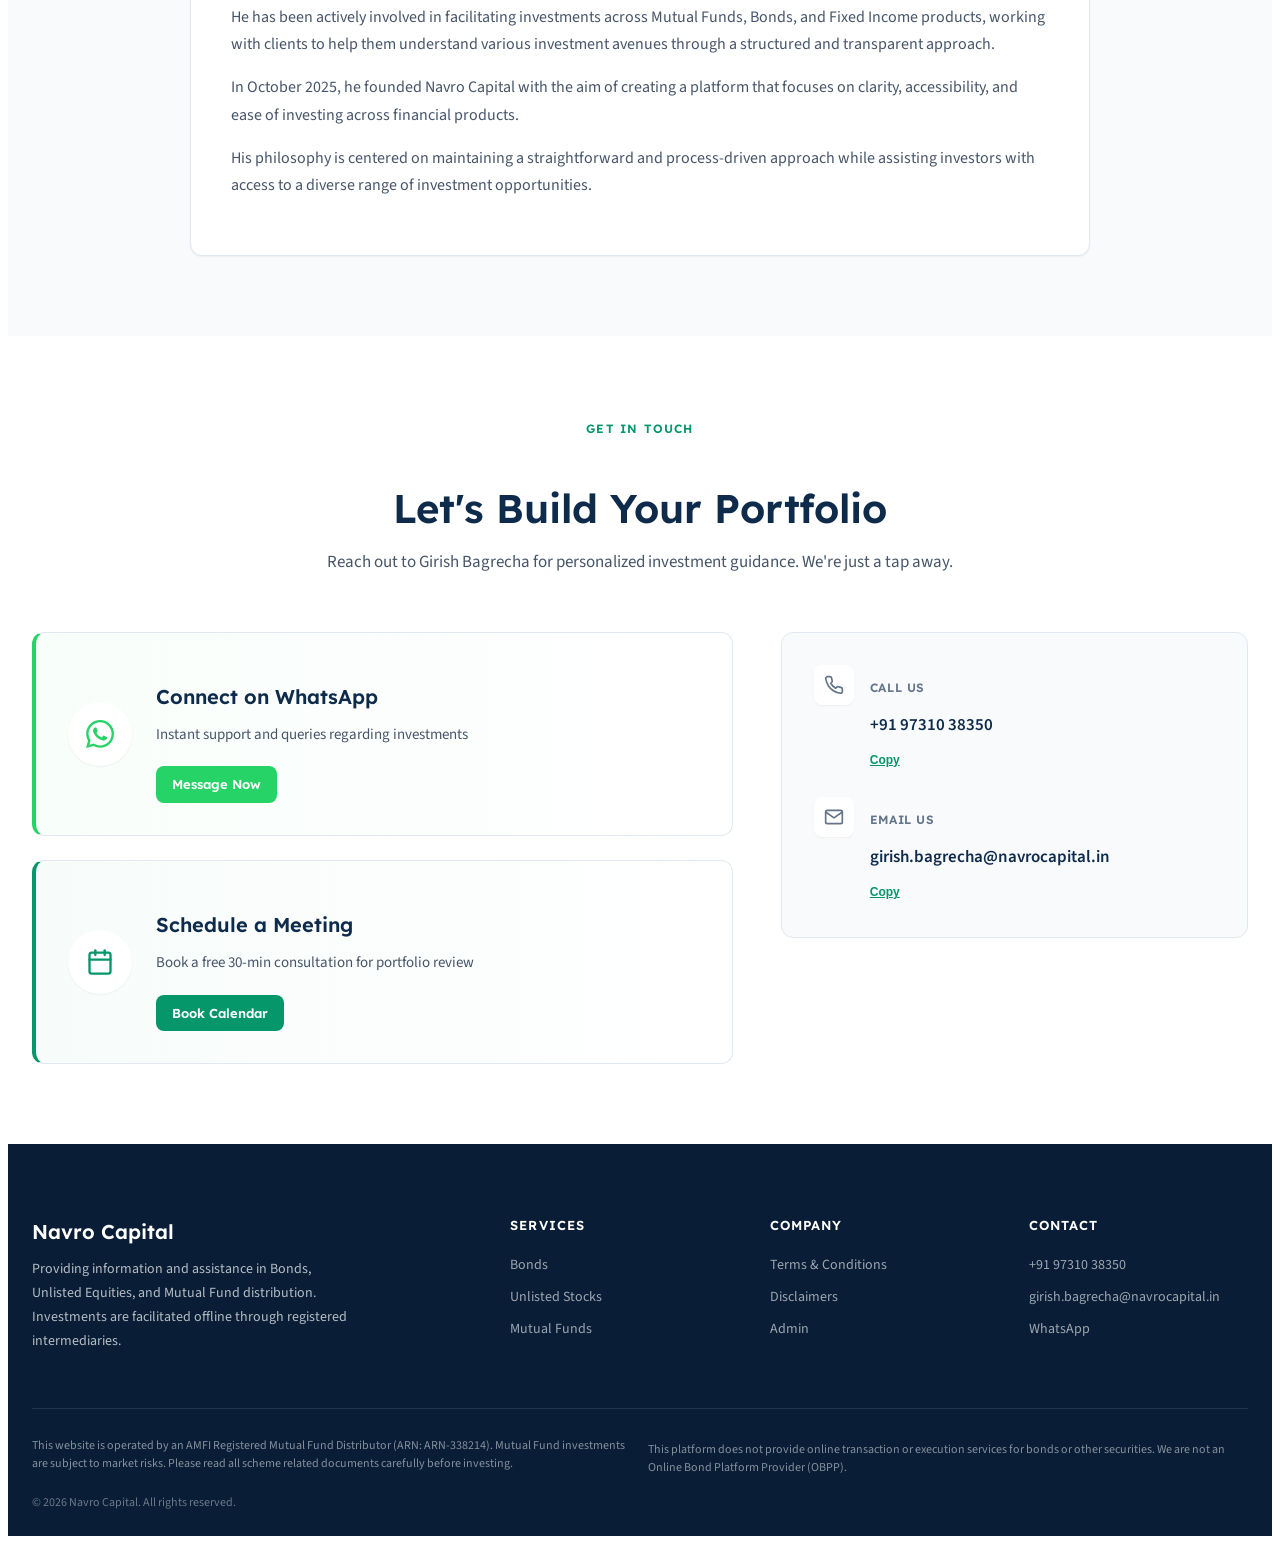
==== commit eec08a86: "removing the market section" ====
--- a/index.html
+++ b/index.html
@@ -155,29 +155,6 @@
     </div>
   </section>
 
-  <!-- Market Insights -->
-  <section class="section" id="insights">
-    <div class="section-inner">
-      <div class="insight-card animate-on-scroll">
-        <span class="section-label">
-          <svg xmlns="http://www.w3.org/2000/svg" width="14" height="14" viewBox="0 0 24 24" fill="none" stroke="currentColor" stroke-width="2" stroke-linecap="round" stroke-linejoin="round"><polyline points="22 12 18 12 15 21 9 3 6 12 2 12"/></svg>
-          Market Insights
-        </span>
-        <h2>Today's Market View</h2>
-        <button class="insight-edit-btn" id="insightEditBtn" title="Edit insight" aria-label="Edit market insight">
-          <svg xmlns="http://www.w3.org/2000/svg" width="16" height="16" viewBox="0 0 24 24" fill="none" stroke="currentColor" stroke-width="2" stroke-linecap="round" stroke-linejoin="round"><path d="M11 4H4a2 2 0 0 0-2 2v14a2 2 0 0 0 2 2h14a2 2 0 0 0 2-2v-7"/><path d="M18.5 2.5a2.121 2.121 0 0 1 3 3L12 15l-4 1 1-4 9.5-9.5z"/></svg>
-        </button>
-        <div class="insight-text" id="insightText"></div>
-        <div class="insight-editor" id="insightEditor">
-          <textarea id="insightTextarea" placeholder="Enter market insight text..."></textarea>
-          <div class="editor-actions">
-            <button class="btn btn-primary btn-sm" id="insightSave">Save</button>
-            <button class="btn btn-outline btn-sm" id="insightCancel" style="border-color: rgba(255,255,255,0.3); color: white;">Cancel</button>
-          </div>
-        </div>
-      </div>
-    </div>
-  </section>
 
   <!-- Services -->
   <section class="section section-alt" id="services">
--- a/styles.css
+++ b/styles.css
@@ -746,106 +746,7 @@
   }
 }
 
-/* ========================================
-   Market Insights
-   ======================================== */
-.insight-card {
-  background: linear-gradient(135deg, var(--navy) 0%, var(--navy-light) 100%);
-  border-radius: var(--radius);
-  padding: 3rem;
-  color: var(--white);
-  position: relative;
-  overflow: hidden;
-}
-
-.insight-card::before {
-  content: '';
-  position: absolute;
-  top: -40%;
-  right: -20%;
-  width: 300px;
-  height: 300px;
-  border-radius: 50%;
-  background: rgba(5, 150, 105, 0.12);
-  pointer-events: none;
-}
-
-.insight-card .section-label {
-  color: rgba(255, 255, 255, 0.7);
-}
-
-.insight-card h2 {
-  color: var(--white);
-  font-size: 1.75rem;
-  margin-bottom: 1.25rem;
-}
-
-.insight-text {
-  font-size: 1.0625rem;
-  line-height: 1.75;
-  color: rgba(255, 255, 255, 0.85);
-  position: relative;
-  z-index: 1;
-}
-
-.insight-edit-btn {
-  position: absolute;
-  top: 1.25rem;
-  right: 1.25rem;
-  width: 36px;
-  height: 36px;
-  display: none;
-  align-items: center;
-  justify-content: center;
-  background: rgba(255, 255, 255, 0.15);
-  border: 1px solid rgba(255, 255, 255, 0.25);
-  border-radius: var(--radius-sm);
-  color: var(--white);
-  cursor: pointer;
-  transition: background var(--transition);
-}
-
-.insight-edit-btn:hover {
-  background: rgba(255, 255, 255, 0.25);
-}
-
-.insight-edit-btn.show {
-  display: flex;
-}
-
-.insight-editor {
-  display: none;
-  position: relative;
-  z-index: 1;
-}
-
-.insight-editor.active {
-  display: block;
-}
-
-.insight-editor textarea {
-  width: 100%;
-  min-height: 120px;
-  background: rgba(255, 255, 255, 0.1);
-  border: 1px solid rgba(255, 255, 255, 0.25);
-  border-radius: var(--radius-sm);
-  color: var(--white);
-  font-family: 'Source Sans 3', sans-serif;
-  font-size: 1rem;
-  padding: 1rem;
-  resize: vertical;
-  outline: none;
-}
-
-.insight-editor textarea:focus {
-  border-color: var(--emerald);
-}
-
-.insight-editor .editor-actions {
-  display: flex;
-  gap: 0.75rem;
-  margin-top: 1rem;
-}
+
 
 /* ========================================
    Contact Section
